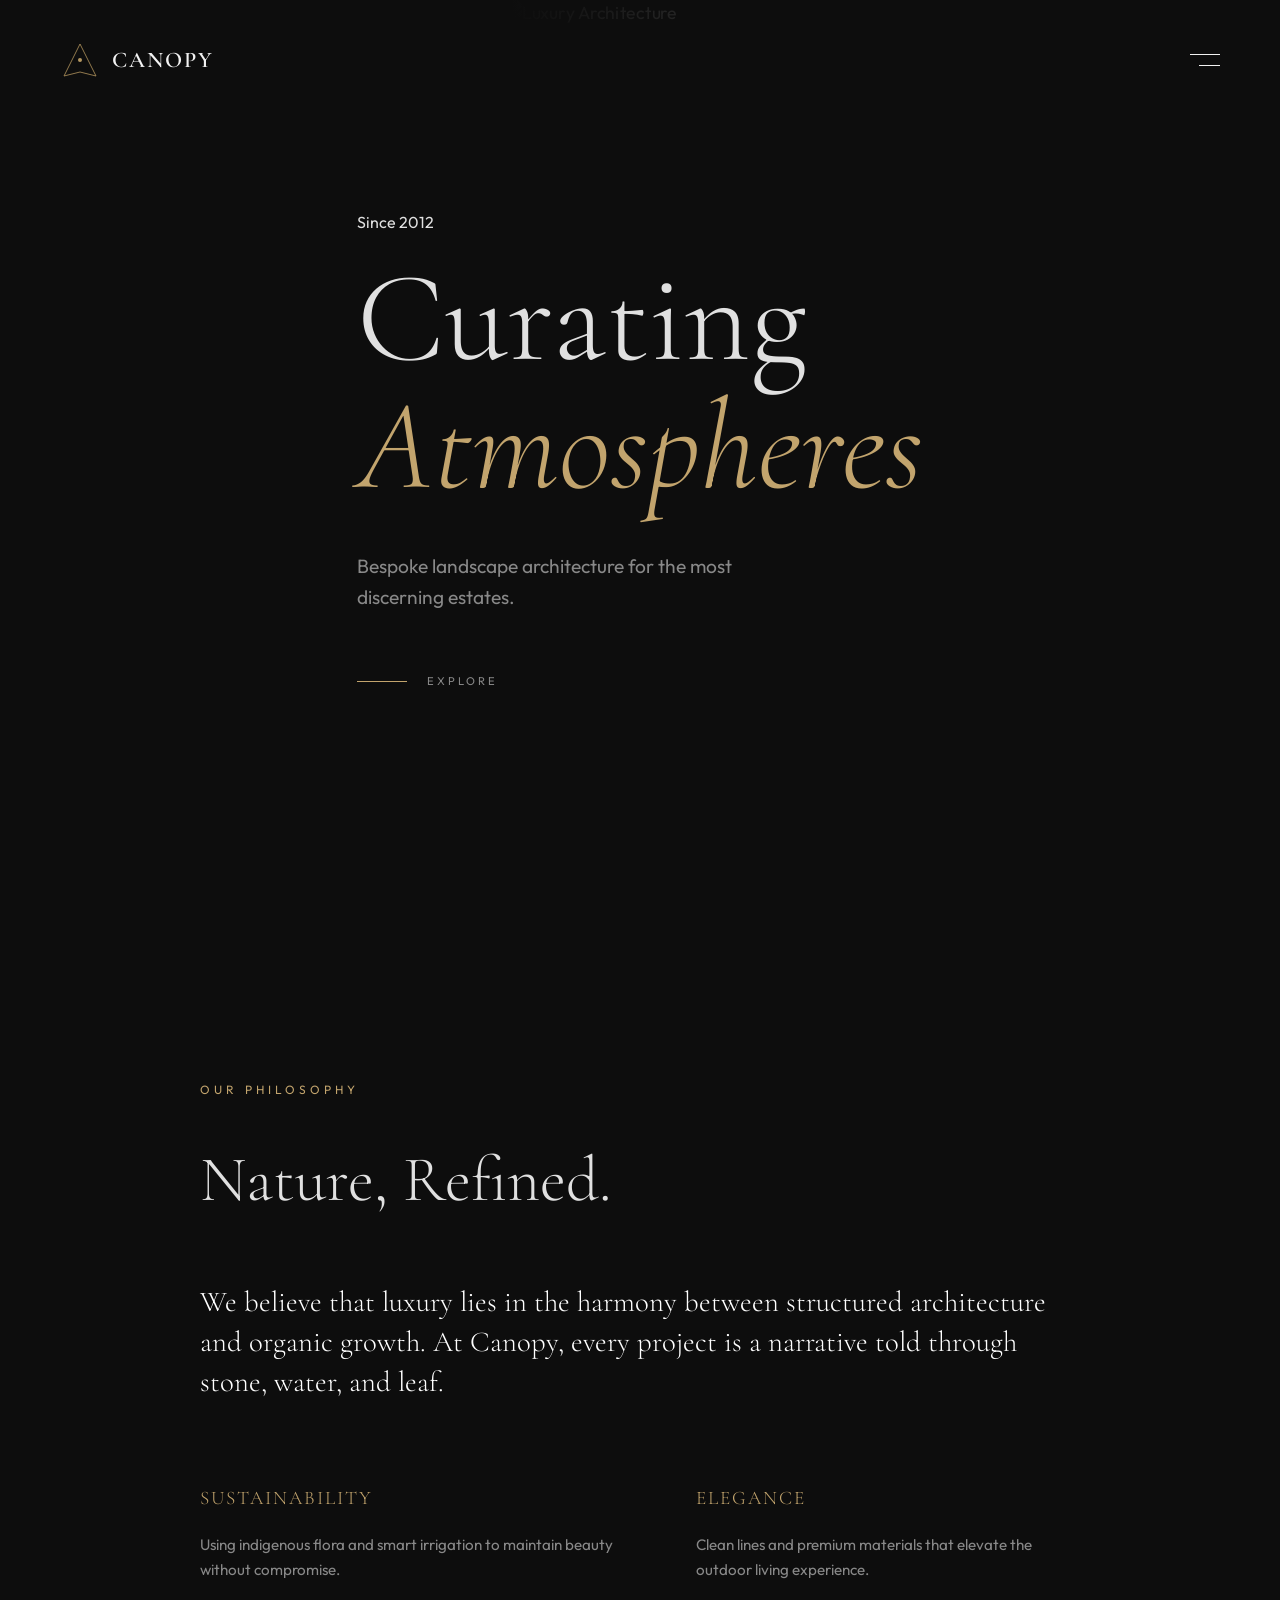
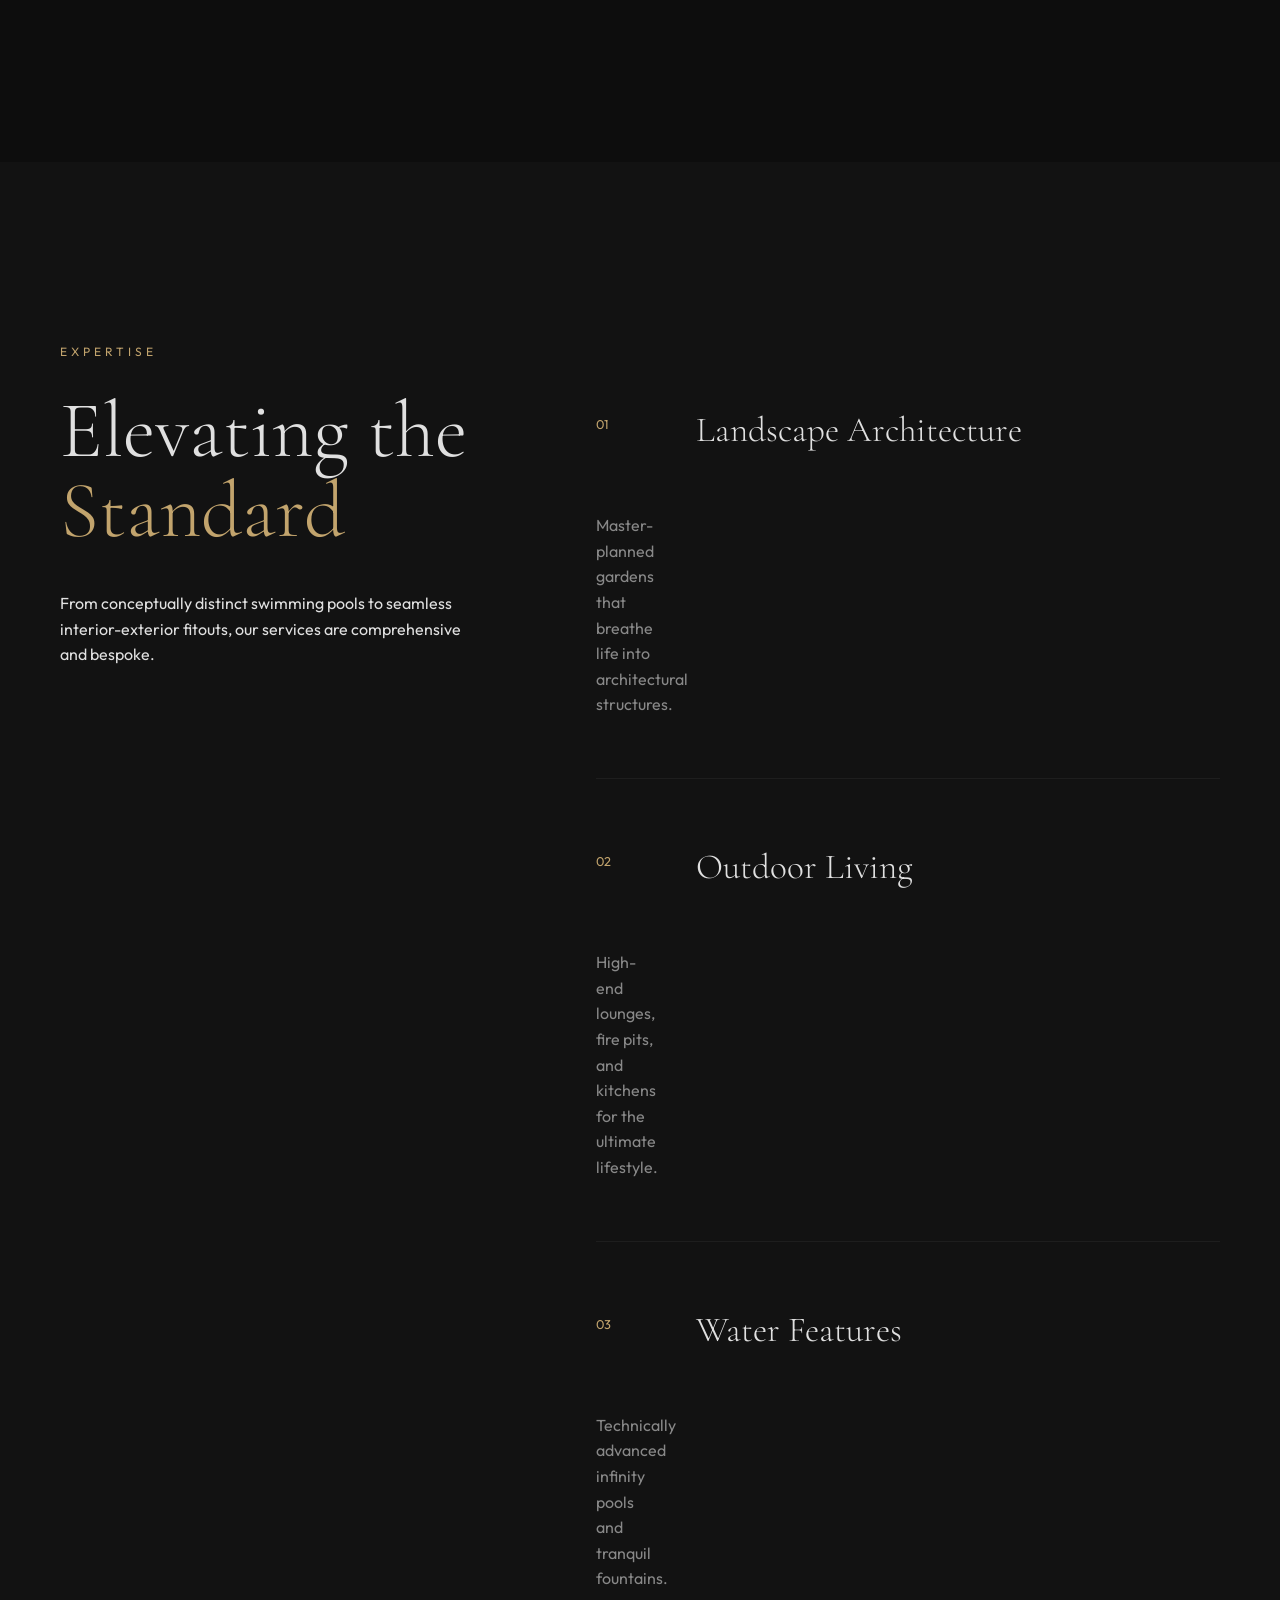
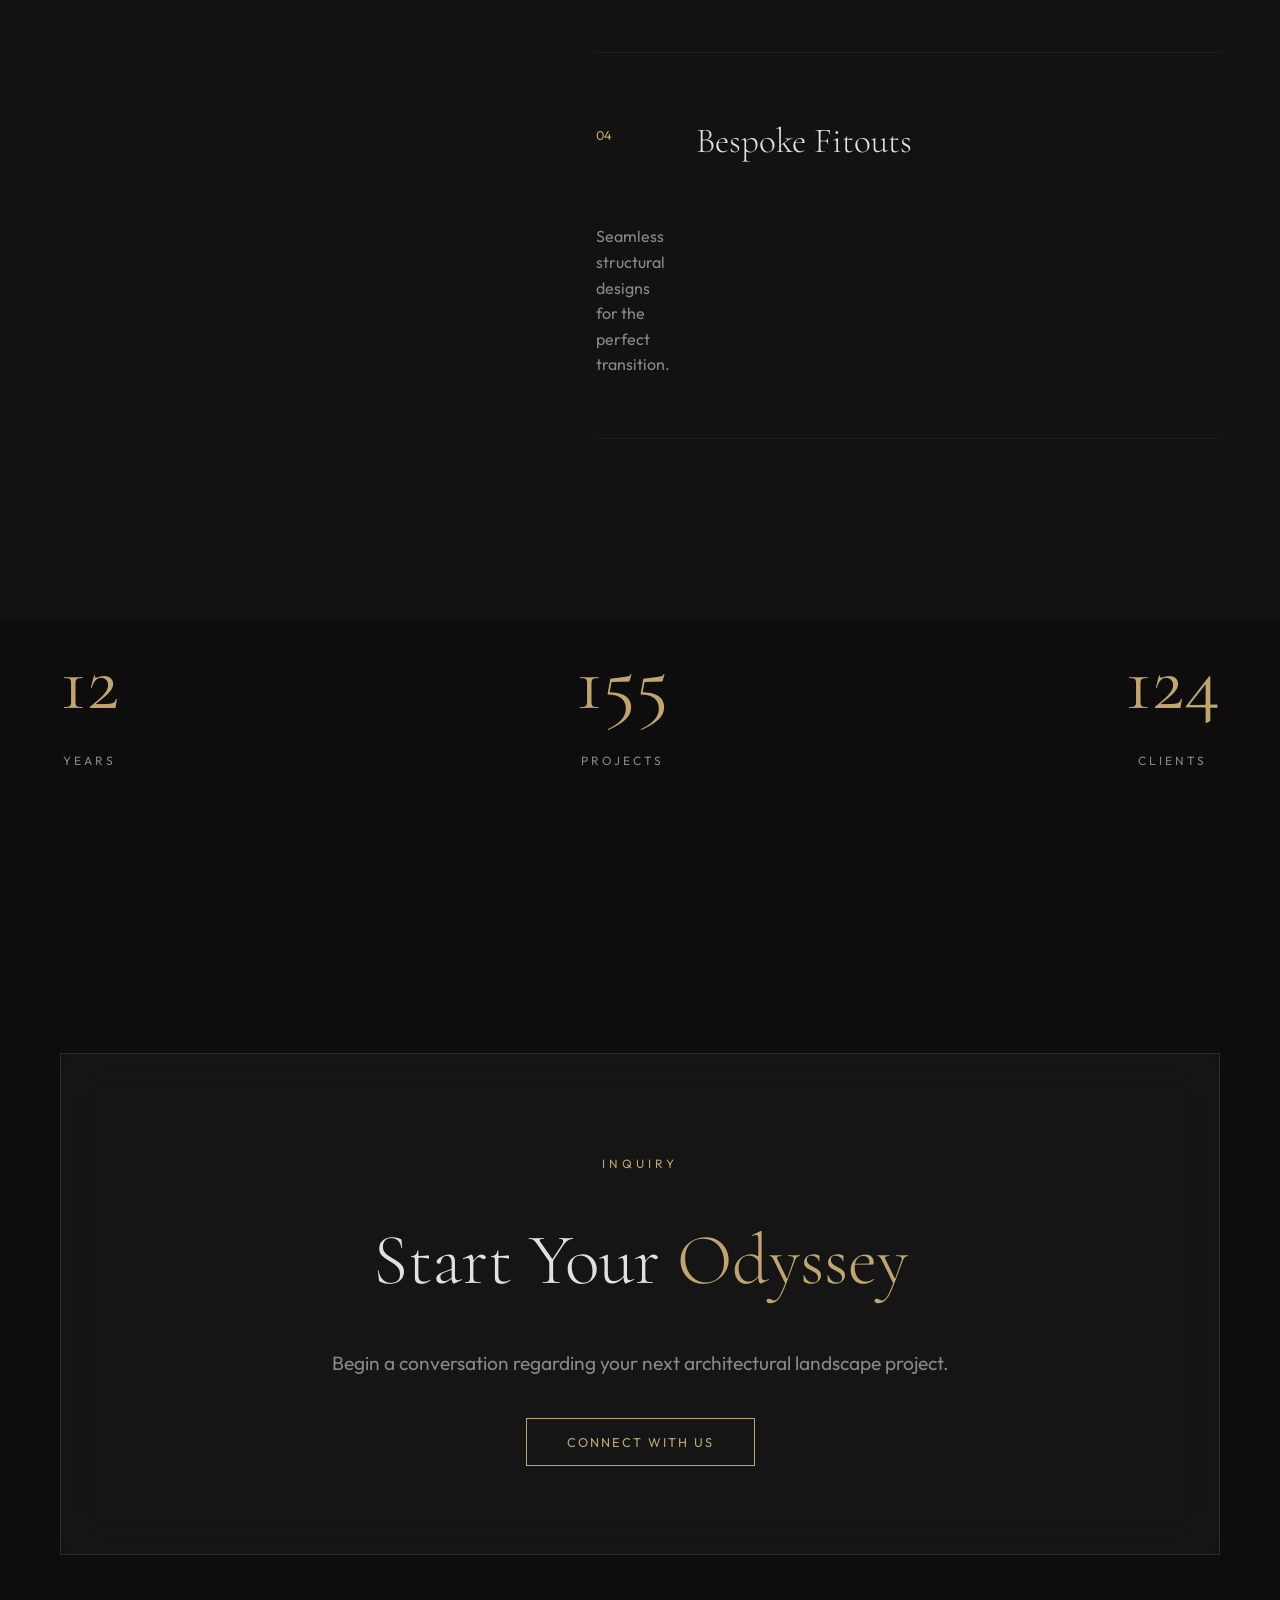
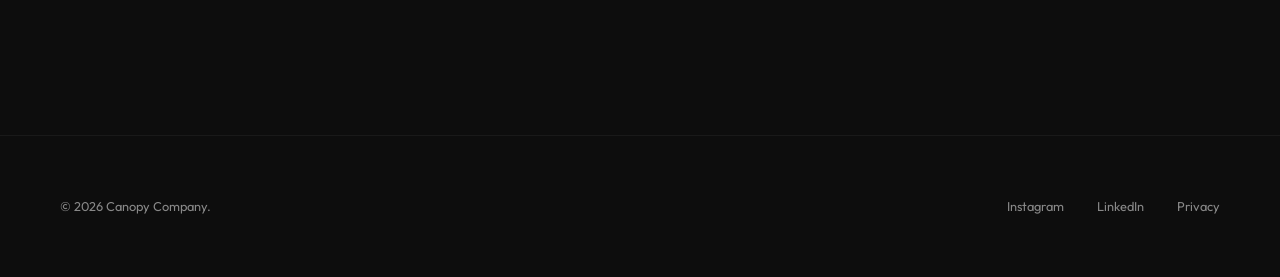
==== index.html @ 9b4e61a9 "Initial commit: Canopy Company Website" ====
<!DOCTYPE html>
<html lang="en">
<head>
    <meta charset="UTF-8">
    <meta name="viewport" content="width=device-width, initial-scale=1.0">
    <title>Canopy Company | Architectural Landscaping & Luxury Design</title>
    <meta name="description" content="Canopy Company: Crafting timeless outdoor experiences. Bespoke landscape architecture and luxury interior-exterior fitouts.">
    
    <!-- Google Fonts -->
    <link rel="preconnect" href="https://fonts.googleapis.com">
    <link rel="preconnect" href="https://fonts.gstatic.com" crossorigin>
    <link href="https://fonts.googleapis.com/css2?family=Cormorant+Garamond:wght@300;400;500;600;700&family=Outfit:wght@200;300;400;500;600&display=swap" rel="stylesheet">
    
    <!-- Icons -->
    <link rel="stylesheet" href="https://cdnjs.cloudflare.com/ajax/libs/font-awesome/6.4.0/css/all.min.css">
    
    <link rel="stylesheet" href="index.css">
</head>
<body class="is-loading">

    <!-- Preloader -->
    <div id="preloader">
        <div class="line"></div>
    </div>

    <!-- Header -->
    <header id="site-header">
        <div class="logo">
            <svg width="40" height="40" viewBox="0 0 100 100" fill="none" xmlns="http://www.w3.org/2000/svg">
                <path d="M50 10L90 90L50 80L10 90L50 10Z" stroke="var(--accent)" stroke-width="2" />
                <circle cx="50" cy="50" r="5" fill="var(--accent)" />
            </svg>
            <span>CANOPY</span>
        </div>
        <div class="menu-trigger" id="menuToggle">
            <div class="burger">
                <span></span>
                <span></span>
            </div>
        </div>
    </header>

    <!-- Main Navigation Overlay -->
    <nav id="menu-overlay">
        <div class="overlay-bg"></div>
        <div class="overlay-content container">
            <div class="nav-section">
                <ul class="nav-list">
                    <li><a href="#hero" data-text="Home">Home</a></li>
                    <li><a href="#about" data-text="About">About</a></li>
                    <li><a href="#services" data-text="Services">Services</a></li>
                    <li><a href="#" class="nav-work-trigger" data-text="Work">Work</a></li>
                    <li><a href="#contact" data-text="Contact">Contact</a></li>
                </ul>
                <div class="overlay-footer">
                    <div class="social-mini">
                        <a href="#">IN</a>
                        <a href="#">LI</a>
                        <a href="#">BE</a>
                    </div>
                    <div class="contact-mini">
                        <p>hello@canopycompany.com</p>
                    </div>
                </div>
            </div>
            <div class="work-showcase">
                <div class="showcase-header">
                    <span class="section-tag">Featured Portfolio</span>
                    <h2 class="showcase-title">Exquisite Gardens</h2>
                </div>
                <div class="showcase-grid" id="showcaseGrid">
                    <!-- Dynamic Gallery Items -->
                    <div class="showcase-item active" data-cat="landscape" style="background-image: url('https://images.unsplash.com/photo-1600607687920-4e2a09cf159d?auto=format&fit=crop&q=80&w=1000');">
                        <div class="info">
                            <h4>Villa Jumeirah</h4>
                            <span>Landscaping</span>
                        </div>
                    </div>
                    <div class="showcase-item" data-cat="pool" style="background-image: url('https://images.unsplash.com/photo-1590490360182-c33d59735288?auto=format&fit=crop&q=80&w=1000');">
                        <div class="info">
                            <h4>Azure Infinity</h4>
                            <span>Pool Design</span>
                        </div>
                    </div>
                    <div class="showcase-item" data-cat="interior" style="background-image: url('https://images.unsplash.com/photo-1600210492486-724fe5c67fb0?auto=format&fit=crop&q=80&w=1000');">
                        <div class="info">
                            <h4>The Atrium</h4>
                            <span>Fitout</span>
                        </div>
                    </div>
                </div>
                <div class="showcase-nav">
                    <button class="active" data-show="0">01</button>
                    <button data-show="1">02</button>
                    <button data-show="2">03</button>
                </div>
            </div>
        </div>
        <div class="close-overlay">
            <i class="fa-solid fa-xmark"></i>
        </div>
    </nav>

    <!-- Main Content wrapper -->
    <main id="main-scroll">
        
        <!-- Hero Section -->
        <section id="hero" class="hero-minimal">
            <div class="hero-visual">
                <div class="hero-img-wrap">
                    <img src="https://images.unsplash.com/photo-1600607687920-4e2a09cf159d?auto=format&fit=crop&q=80&w=2000" alt="Luxury Architecture" class="parallax-img">
                </div>
            </div>
            <div class="hero-text container">
                <span class="reveal-text">Since 2012</span>
                <h1 class="reveal-text">Curating <br> <span class="text-accent italic">Atmospheres</span></h1>
                <p class="reveal-text">Bespoke landscape architecture for the most discerning estates.</p>
                <div class="hero-scroll">
                    <div class="line-grow"></div>
                    <span>Explore</span>
                </div>
            </div>
        </section>

        <!-- Philosophy Section (About) -->
        <section id="about" class="philosophy">
            <div class="container narrow">
                <div class="philosophy-header scroll-reveal">
                    <span class="section-tag">Our Philosophy</span>
                    <h2>Nature, Refined.</h2>
                </div>
                <div class="philosophy-content scroll-reveal delay-1">
                    <p class="large">We believe that luxury lies in the harmony between structured architecture and organic growth. At Canopy, every project is a narrative told through stone, water, and leaf.</p>
                    <div class="philosophy-grid">
                        <div class="phil-item">
                            <h3>Sustainability</h3>
                            <p>Using indigenous flora and smart irrigation to maintain beauty without compromise.</p>
                        </div>
                        <div class="phil-item">
                            <h3>Elegance</h3>
                            <p>Clean lines and premium materials that elevate the outdoor living experience.</p>
                        </div>
                    </div>
                </div>
            </div>
        </section>

        <!-- Expertise Section (Services) -->
        <section id="services" class="expertise">
            <div class="expertise-bg-tint"></div>
            <div class="container row">
                <div class="expertise-sticky scroll-reveal">
                    <span class="section-tag">Expertise</span>
                    <h2>Elevating the <br><span class="text-accent">Standard</span></h2>
                    <p>From conceptually distinct swimming pools to seamless interior-exterior fitouts, our services are comprehensive and bespoke.</p>
                </div>
                <div class="expertise-list">
                    <div class="exp-card scroll-reveal" data-img="landscape">
                        <span class="count">01</span>
                        <h3>Landscape Architecture</h3>
                        <p>Master-planned gardens that breathe life into architectural structures.</p>
                    </div>
                    <div class="exp-card scroll-reveal delay-1" data-img="living">
                        <span class="count">02</span>
                        <h3>Outdoor Living</h3>
                        <p>High-end lounges, fire pits, and kitchens for the ultimate lifestyle.</p>
                    </div>
                    <div class="exp-card scroll-reveal delay-2" data-img="pool">
                        <span class="count">03</span>
                        <h3>Water Features</h3>
                        <p>Technically advanced infinity pools and tranquil fountains.</p>
                    </div>
                    <div class="exp-card scroll-reveal delay-3" data-img="fitout">
                        <span class="count">04</span>
                        <h3>Bespoke Fitouts</h3>
                        <p>Seamless structural designs for the perfect transition.</p>
                    </div>
                </div>
            </div>
        </section>

        <!-- Stats Section -->
        <section id="stats" class="minimal-stats container">
            <div class="stat-box scroll-reveal">
                <span class="stat-val" data-target="12">12</span>
                <span class="stat-txt">Years</span>
            </div>
            <div class="stat-box scroll-reveal delay-1">
                <span class="stat-val" data-target="450">450</span>
                <span class="stat-txt">Projects</span>
            </div>
            <div class="stat-box scroll-reveal delay-2">
                <span class="stat-val" data-target="320">320</span>
                <span class="stat-txt">Clients</span>
            </div>
        </section>

        <!-- Contact CTA -->
        <section id="contact" class="minimal-contact">
            <div class="container center-content">
                <div class="contact-card glass scroll-reveal">
                    <span class="section-tag">Inquiry</span>
                    <h2>Start Your <span class="text-accent">Odyssey</span></h2>
                    <p>Begin a conversation regarding your next architectural landscape project.</p>
                    <a href="mailto:hello@canopycompany.com" class="btn-minimal">Connect with us</a>
                </div>
            </div>
        </section>

        <!-- Footer -->
        <footer id="minimal-footer">
            <div class="container footer-flex">
                <div class="footer-left">
                    <p>&copy; 2026 Canopy Company.</p>
                </div>
                <div class="footer-right">
                    <a href="#">Instagram</a>
                    <a href="#">LinkedIn</a>
                    <a href="#">Privacy</a>
                </div>
            </div>
        </footer>

    </main>

    <script src="main.js"></script>
</body>
</html>
---- index.css ----
/* --- Design System --- */
:root {
    --primary: #0D0D0D;
    --secondary: #121212;
    --accent: #C2A46D;
    --highlight: #1F3D2B;
    --text-main: #E0E0E0;
    --text-muted: #888888;
    --glass: rgba(28, 28, 28, 0.6);
    --glass-border: rgba(194, 164, 109, 0.15);
    --transition: all 0.7s cubic-bezier(0.16, 1, 0.3, 1);
    --transition-fast: all 0.3s cubic-bezier(0.16, 1, 0.3, 1);
}

* {
    margin: 0;
    padding: 0;
    box-sizing: border-box;
}

body {
    background-color: var(--primary);
    color: var(--text-main);
    font-family: 'Outfit', sans-serif;
    line-height: 1.6;
    overflow-x: hidden;
    -webkit-font-smoothing: antialiased;
}

body.is-loading {
    overflow: hidden;
}

h1, h2, h3, h4 {
    font-family: 'Cormorant Garamond', serif;
    font-weight: 300;
}

.container {
    max-width: 1400px;
    margin: 0 auto;
    padding: 0 60px;
}

.container.narrow {
    max-width: 1000px;
}

.text-accent { color: var(--accent); }
.italic { font-style: italic; }

.section-tag {
    color: var(--accent);
    font-size: 0.75rem;
    letter-spacing: 4px;
    text-transform: uppercase;
    display: block;
    margin-bottom: 30px;
}

/* --- Preloader --- */
#preloader {
    position: fixed;
    top: 0;
    left: 0;
    width: 100%;
    height: 100%;
    background: var(--primary);
    z-index: 9999;
    display: flex;
    align-items: center;
    justify-content: center;
    transition: transform 0.8s cubic-bezier(0.85, 0, 0.15, 1);
}

#preloader.loaded {
    transform: translateY(-100%);
}

#preloader .line {
    width: 0%;
    height: 1px;
    background: var(--accent);
    animation: load 2.5s ease-in-out forwards;
}

@keyframes load {
    0% { width: 0; }
    100% { width: 100px; opacity: 0; }
}

/* --- Site Header --- */
#site-header {
    position: fixed;
    top: 0;
    left: 0;
    width: 100%;
    padding: 40px 60px;
    display: flex;
    justify-content: space-between;
    align-items: center;
    z-index: 1500;
    mix-blend-mode: difference;
}

.logo {
    display: flex;
    align-items: center;
    gap: 12px;
    font-family: 'Cormorant Garamond', serif;
    font-weight: 600;
    font-size: 1.4rem;
    letter-spacing: 2px;
    color: #fff;
}

.menu-trigger {
    width: 40px;
    height: 40px;
    cursor: pointer;
    display: flex;
    align-items: center;
    justify-content: flex-end;
}

.burger {
    width: 30px;
    height: 12px;
    position: relative;
    display: flex;
    flex-direction: column;
    justify-content: space-between;
}

.burger span {
    width: 100%;
    height: 1px;
    background: #fff;
    transition: var(--transition-fast);
}

.burger span:nth-child(2) {
    width: 70%;
    align-self: flex-end;
}

.menu-trigger:hover .burger span {
    width: 100%;
    background: var(--accent);
}

/* --- Menu Overlay --- */
#menu-overlay {
    position: fixed;
    top: 0;
    left: 0;
    width: 100%;
    height: 100vh;
    z-index: 2000;
    visibility: hidden;
    pointer-events: none;
    transition: visibility 0.4s;
}

#menu-overlay.active {
    visibility: visible;
    pointer-events: all;
}

.overlay-bg {
    position: absolute;
    top: 0;
    left: 0;
    width: 100%;
    height: 100%;
    background: var(--primary);
    transform: translateY(100%);
    transition: transform 1s cubic-bezier(0.85, 0, 0.15, 1);
}

#menu-overlay.active .overlay-bg {
    transform: translateY(0);
}

.overlay-content {
    position: relative;
    height: 100%;
    display: flex;
    align-items: center;
    gap: 100px;
    opacity: 0;
    transform: translateY(40px);
    transition: all 0.8s cubic-bezier(0.16, 1, 0.3, 1) 0.4s;
}

#menu-overlay.active .overlay-content {
    opacity: 1;
    transform: translateY(0);
}

.nav-section {
    flex: 1;
}

.nav-list {
    list-style: none;
}

.nav-list li {
    margin-bottom: 20px;
    overflow: hidden;
}

.nav-list li a {
    text-decoration: none;
    font-family: 'Cormorant Garamond', serif;
    font-size: clamp(3rem, 6vw, 5rem);
    line-height: 1.1;
    color: var(--text-muted);
    font-weight: 300;
    display: inline-block;
    transition: var(--transition);
    position: relative;
}

.nav-list li a:hover {
    color: var(--accent);
    transform: translateX(20px);
}

.overlay-footer {
    padding-top: 60px;
    display: flex;
    gap: 100px;
    color: var(--text-muted);
    font-size: 0.8rem;
    letter-spacing: 2px;
}

.social-mini a {
    margin-right: 20px;
    color: var(--text-muted);
    text-decoration: none;
    transition: var(--transition-fast);
}

.social-mini a:hover { color: var(--accent); }

/* --- Work Showcase (inside Menu) --- */
.work-showcase {
    flex: 1.2;
    height: 70vh;
    display: flex;
    flex-direction: column;
}

.showcase-grid {
    flex: 1;
    position: relative;
    overflow: hidden;
    margin-top: 40px;
    background: var(--secondary);
}

.showcase-item {
    position: absolute;
    top: 0;
    left: 0;
    width: 100%;
    height: 100%;
    background-size: cover;
    background-position: center;
    opacity: 0;
    transform: scale(1.1);
    transition: all 1.2s cubic-bezier(0.16, 1, 0.3, 1);
}

.showcase-item.active {
    opacity: 0.6;
    transform: scale(1);
}

.showcase-item .info {
    position: absolute;
    bottom: 40px;
    left: 40px;
}

.showcase-item .info h4 {
    font-size: 2rem;
    color: #fff;
}

.showcase-item .info span {
    font-size: 0.8rem;
    text-transform: uppercase;
    letter-spacing: 2px;
    color: var(--accent);
}

.showcase-nav {
    display: flex;
    gap: 30px;
    padding-top: 30px;
}

.showcase-nav button {
    background: none;
    border: none;
    color: var(--text-muted);
    font-family: 'Outfit', sans-serif;
    font-size: 0.7rem;
    cursor: pointer;
    padding-bottom: 5px;
    border-bottom: 1px solid transparent;
    transition: var(--transition-fast);
}

.showcase-nav button.active {
    color: var(--accent);
    border-bottom: 1px solid var(--accent);
}

.close-overlay {
    position: absolute;
    top: 40px;
    right: 60px;
    font-size: 1.5rem;
    cursor: pointer;
    color: #fff;
    transition: var(--transition-fast);
}

.close-overlay:hover { color: var(--accent); }

/* --- Hero Minimalist --- */
.hero-minimal {
    height: 100vh;
    display: flex;
    align-items: center;
    position: relative;
    overflow: hidden;
}

.hero-visual {
    position: absolute;
    top: 0;
    right: 0;
    width: 60%;
    height: 100%;
    z-index: -1;
}

.hero-img-wrap {
    width: 100%;
    height: 100%;
    overflow: hidden;
    position: relative;
}

.hero-img-wrap::after {
    content: '';
    position: absolute;
    top: 0;
    left: 0;
    width: 100%;
    height: 100%;
    background: linear-gradient(to right, var(--primary), transparent 80%);
}

.hero-visual img {
    width: 100%;
    height: 100%;
    object-fit: cover;
    opacity: 0.4;
}

.hero-text h1 {
    font-size: clamp(4rem, 10vw, 9rem);
    line-height: 1;
    margin: 20px 0 40px;
}

.hero-text p {
    font-size: 1.2rem;
    color: var(--text-muted);
    max-width: 450px;
    margin-bottom: 60px;
}

.hero-scroll {
    display: flex;
    align-items: center;
    gap: 20px;
    font-size: 0.7rem;
    letter-spacing: 3px;
    text-transform: uppercase;
    color: var(--text-muted);
}

.line-grow {
    width: 50px;
    height: 1px;
    background: var(--accent);
    transform-origin: left;
    animation: grow 2s infinite;
}

@keyframes grow {
    0% { transform: scaleX(0); opacity: 0; }
    50% { transform: scaleX(1); opacity: 1; }
    100% { transform: scaleX(1); opacity: 0; }
}

/* --- Sections --- */
section {
    padding: 180px 0;
}

.philosophy h2 {
    font-size: 4rem;
    margin-bottom: 50px;
}

p.large {
    font-size: 1.8rem;
    font-family: 'Cormorant Garamond', serif;
    font-weight: 300;
    margin-bottom: 80px;
    line-height: 1.4;
    color: #fff;
}

.philosophy-grid {
    display: flex;
    gap: 80px;
}

.phil-item h3 {
    font-size: 1.2rem;
    color: var(--accent);
    margin-bottom: 20px;
    text-transform: uppercase;
    letter-spacing: 2px;
}

.phil-item p {
    color: var(--text-muted);
    font-size: 0.95rem;
}

/* --- Expertise Section --- */
.expertise {
    background-color: var(--secondary);
    position: relative;
}

.expertise .row {
    display: flex;
    gap: 120px;
}

.expertise-sticky {
    flex: 1;
    position: sticky;
    top: 150px;
    height: max-content;
}

.expertise-sticky h2 {
    font-size: 5rem;
    line-height: 1;
    margin-bottom: 40px;
}

.expertise-list {
    flex: 1.5;
}

.exp-card {
    padding: 60px 0;
    border-bottom: 1px solid rgba(255,255,255,0.05);
    display: grid;
    grid-template-columns: 60px 1fr;
    gap: 40px;
    transition: var(--transition);
}

.exp-card .count {
    color: var(--accent);
    font-family: 'Outfit', sans-serif;
    font-size: 0.8rem;
    margin-top: 12px;
}

.exp-card h3 {
    font-size: 2.2rem;
    margin-bottom: 15px;
}

.exp-card p {
    color: var(--text-muted);
    font-size: 1rem;
    max-width: 400px;
}

.exp-card:hover { border-color: var(--accent); }

/* --- Stats --- */
.minimal-stats {
    display: flex;
    justify-content: space-between;
    padding-bottom: 100px;
}

.stat-box { text-align: center; }
.stat-val {
    display: block;
    font-size: 5rem;
    font-family: 'Cormorant Garamond', serif;
    color: var(--accent);
}
.stat-txt {
    font-size: 0.75rem;
    letter-spacing: 3px;
    text-transform: uppercase;
    color: var(--text-muted);
}

/* --- Contact --- */
.minimal-contact .contact-card {
    padding: 100px 60px;
    background: var(--glass);
    backdrop-filter: blur(20px);
    border: 1px solid var(--glass-border);
    text-align: center;
}

.minimal-contact h2 { font-size: 4.5rem; margin-bottom: 30px; }
.minimal-contact p { color: var(--text-muted); margin-bottom: 50px; font-size: 1.2rem; }

.btn-minimal {
    padding: 15px 40px;
    border: 1px solid var(--accent);
    color: var(--accent);
    text-decoration: none;
    text-transform: uppercase;
    letter-spacing: 2px;
    font-size: 0.8rem;
    transition: var(--transition-fast);
}

.btn-minimal:hover { background: var(--accent); color: var(--primary); }

/* --- Footer --- */
#minimal-footer {
    padding: 60px 0;
    border-top: 1px solid rgba(255,255,255,0.05);
    color: var(--text-muted);
    font-size: 0.8rem;
}

.footer-flex { display: flex; justify-content: space-between; align-items: center; }
.footer-right a { margin-left: 30px; color: var(--text-muted); text-decoration: none; }
.footer-right a:hover { color: var(--accent); }

/* --- Animations --- */
.reveal-text {
    opacity: 0;
    transform: translateY(30px);
    transition: var(--transition);
}

.loaded .reveal-text {
    opacity: 1;
    transform: translateY(0);
}

.hero-text .reveal-text:nth-child(1) { transition-delay: 0.8s; }
.hero-text .reveal-text:nth-child(2) { transition-delay: 1.0s; }
.hero-text .reveal-text:nth-child(3) { transition-delay: 1.2s; }

.scroll-reveal {
    opacity: 0;
    transform: translateY(50px);
    transition: all 1s cubic-bezier(0.16, 1, 0.3, 1);
}

.scroll-reveal.active {
    opacity: 1;
    transform: translateY(0);
}

.delay-1 { transition-delay: 0.2s; }
.delay-2 { transition-delay: 0.4s; }
.delay-3 { transition-delay: 0.6s; }

/* --- Mobile --- */
@media (max-width: 991px) {
    #site-header { padding: 30px; }
    .container { padding: 0 30px; }
    .hero-visual { width: 100%; opacity: 0.3; }
    .hero-text h1 { font-size: 4rem; }
    .overlay-content { flex-direction: column; gap: 40px; padding-top: 100px; justify-content: flex-start; }
    .work-showcase { display: none; }
    .expertise .row { flex-direction: column; gap: 60px; }
    .expertise-sticky { position: relative; top: 0; }
    .expertise-sticky h2 { font-size: 3rem; }
    .philosophy h2, .minimal-contact h2 { font-size: 3rem; }
}
@media (max-width: 768px) {
    .minimal-stats { flex-direction: column; gap: 40px; }
}
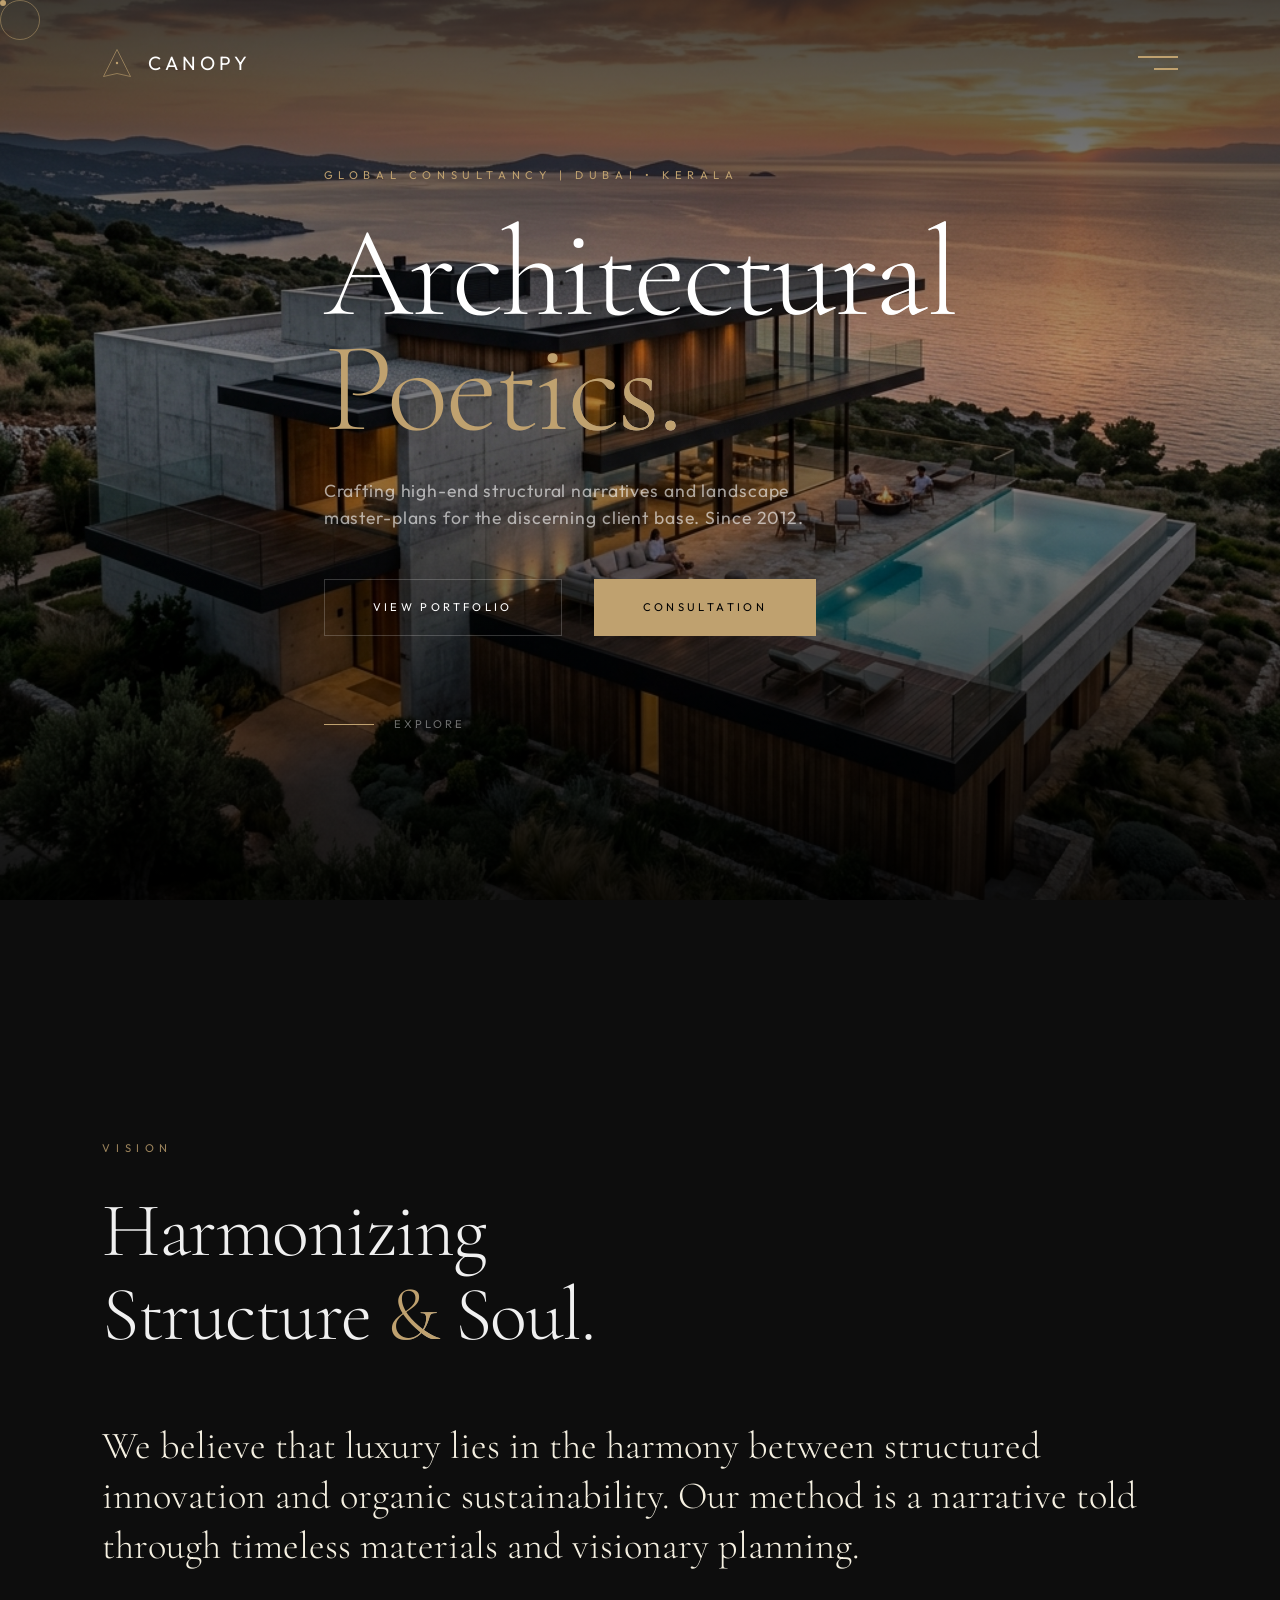
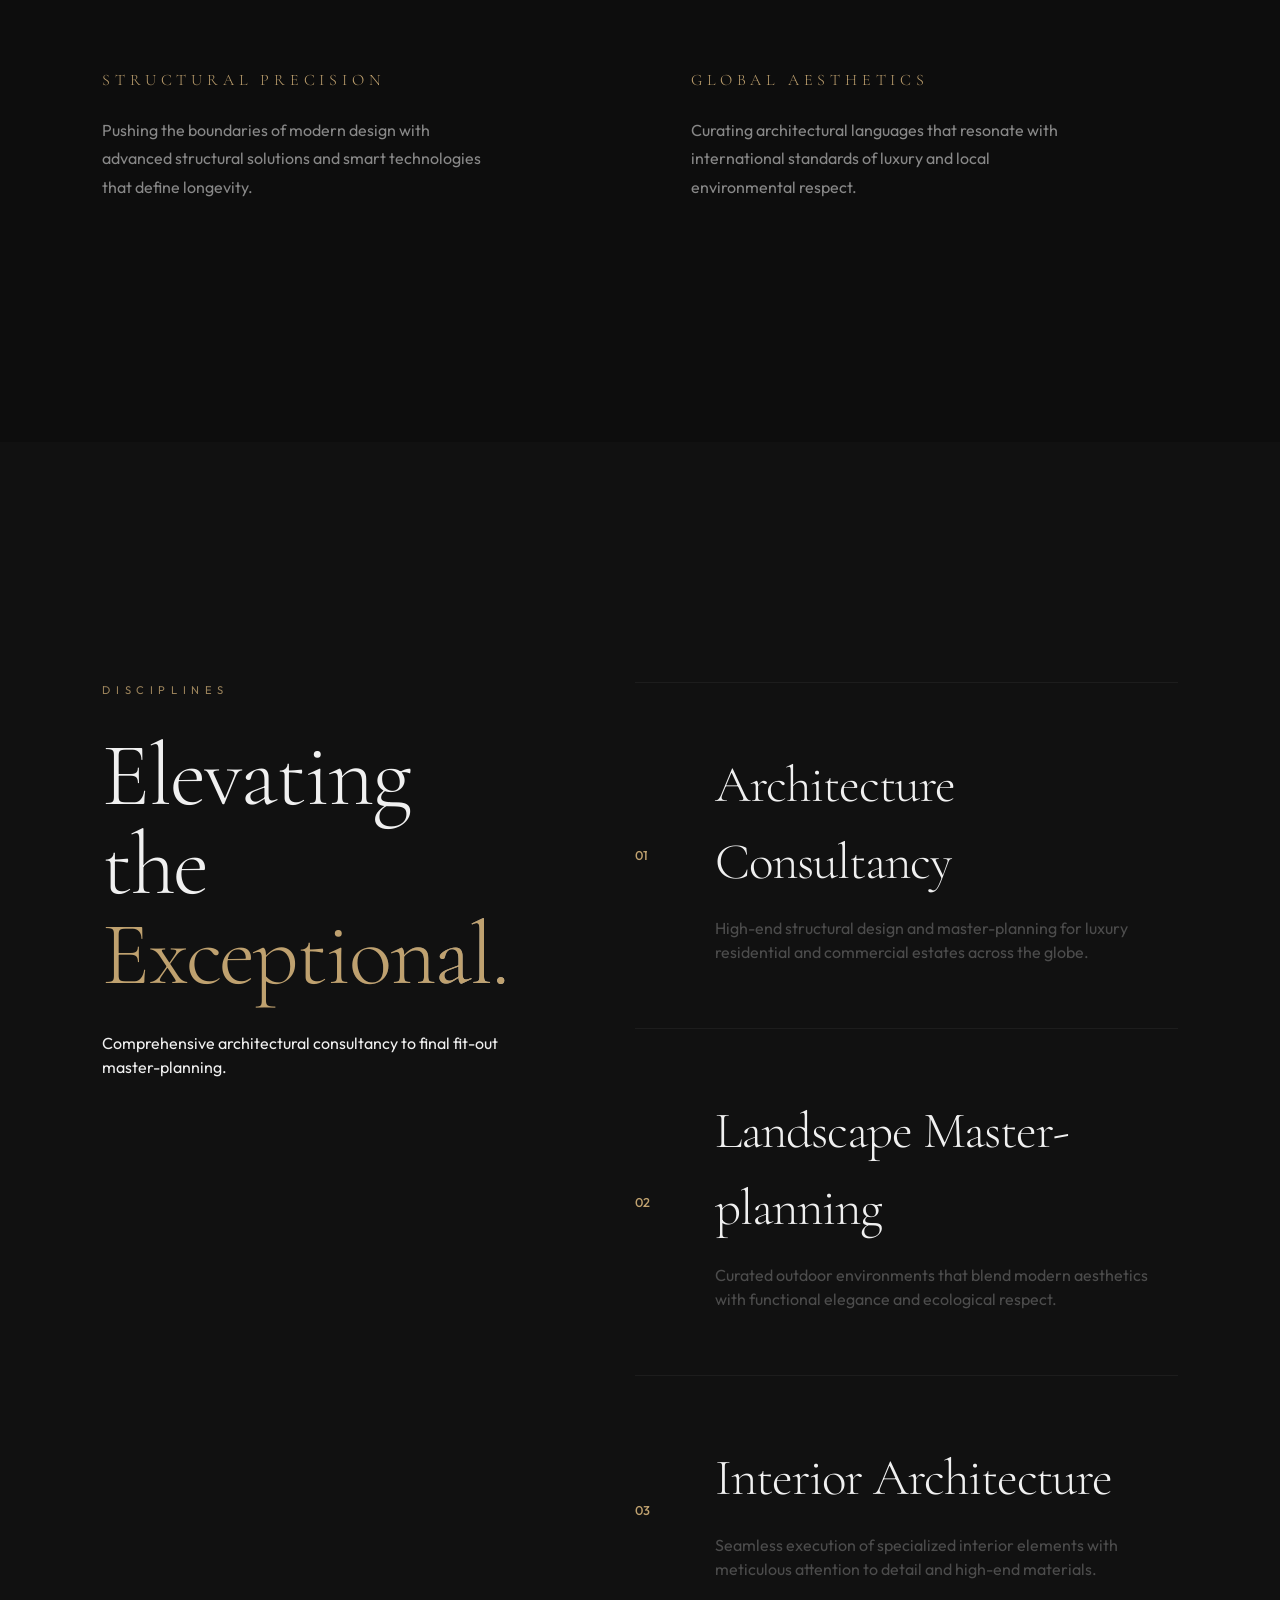
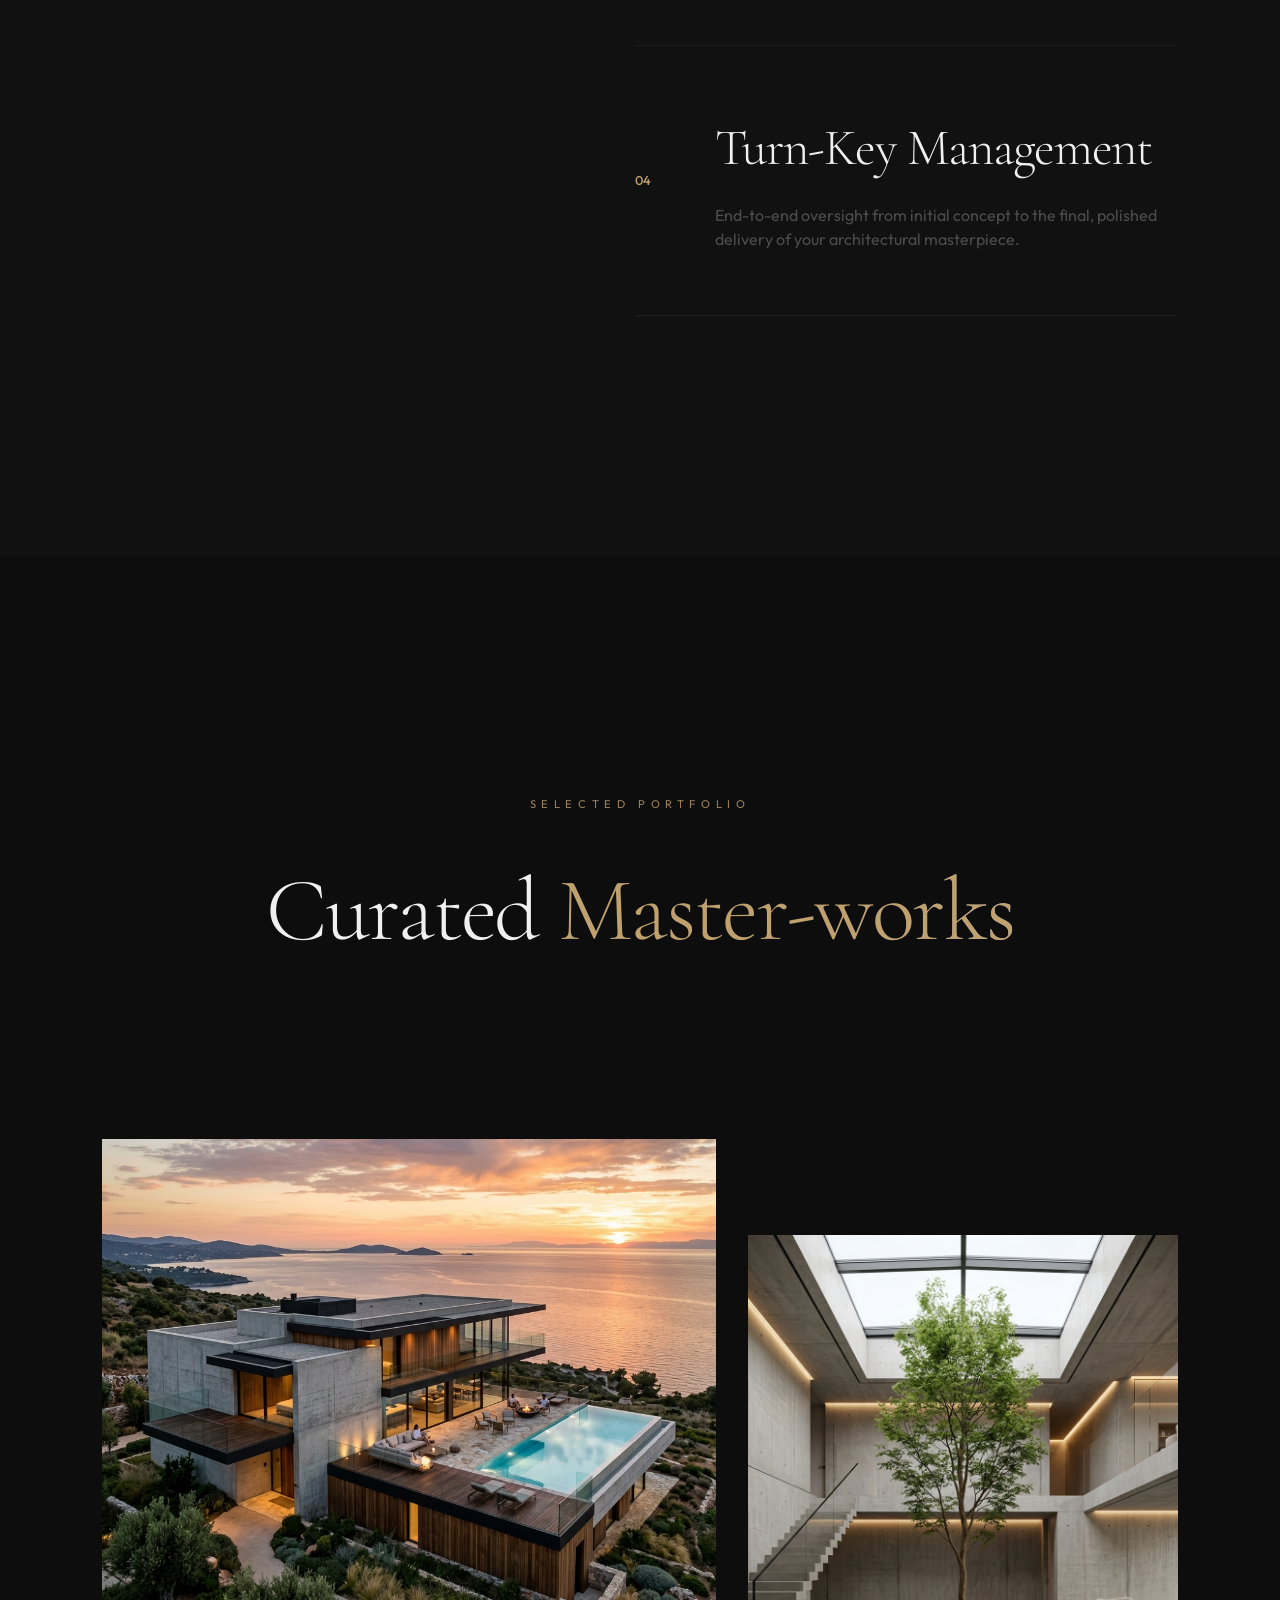
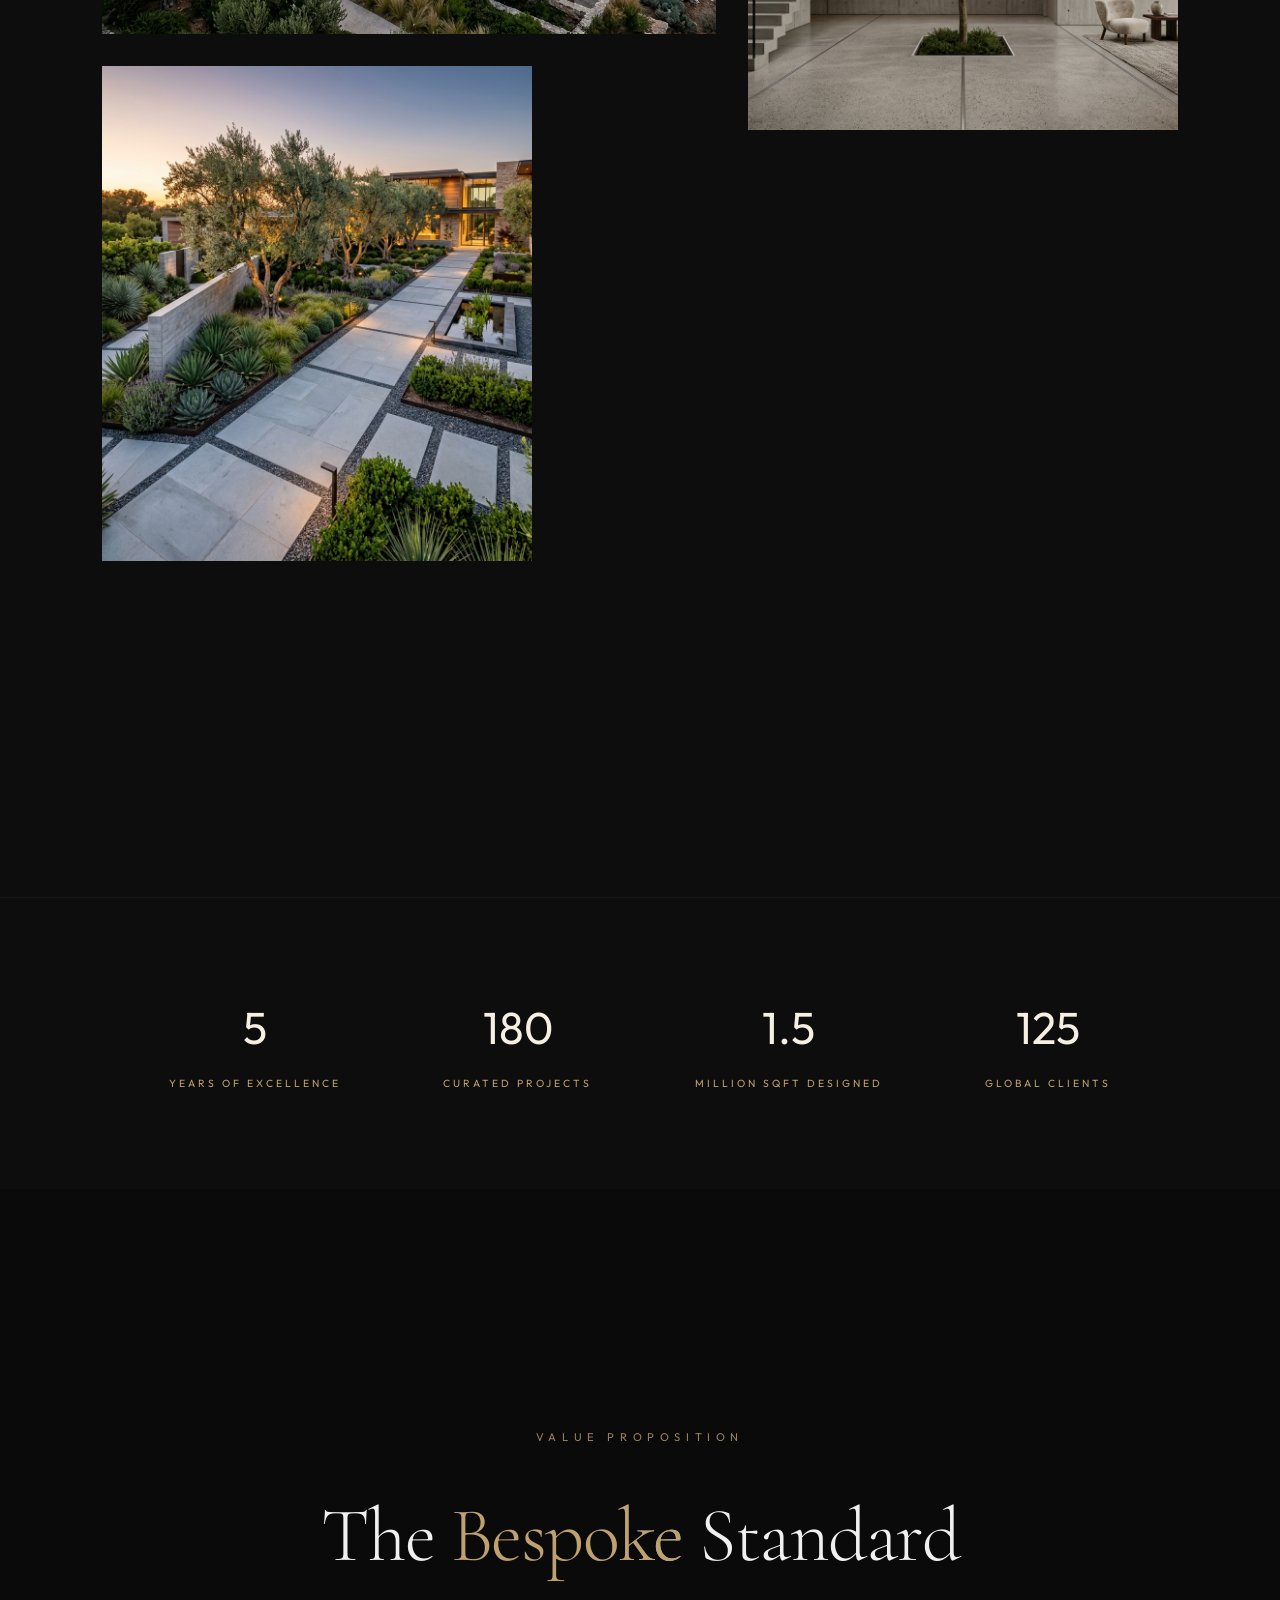
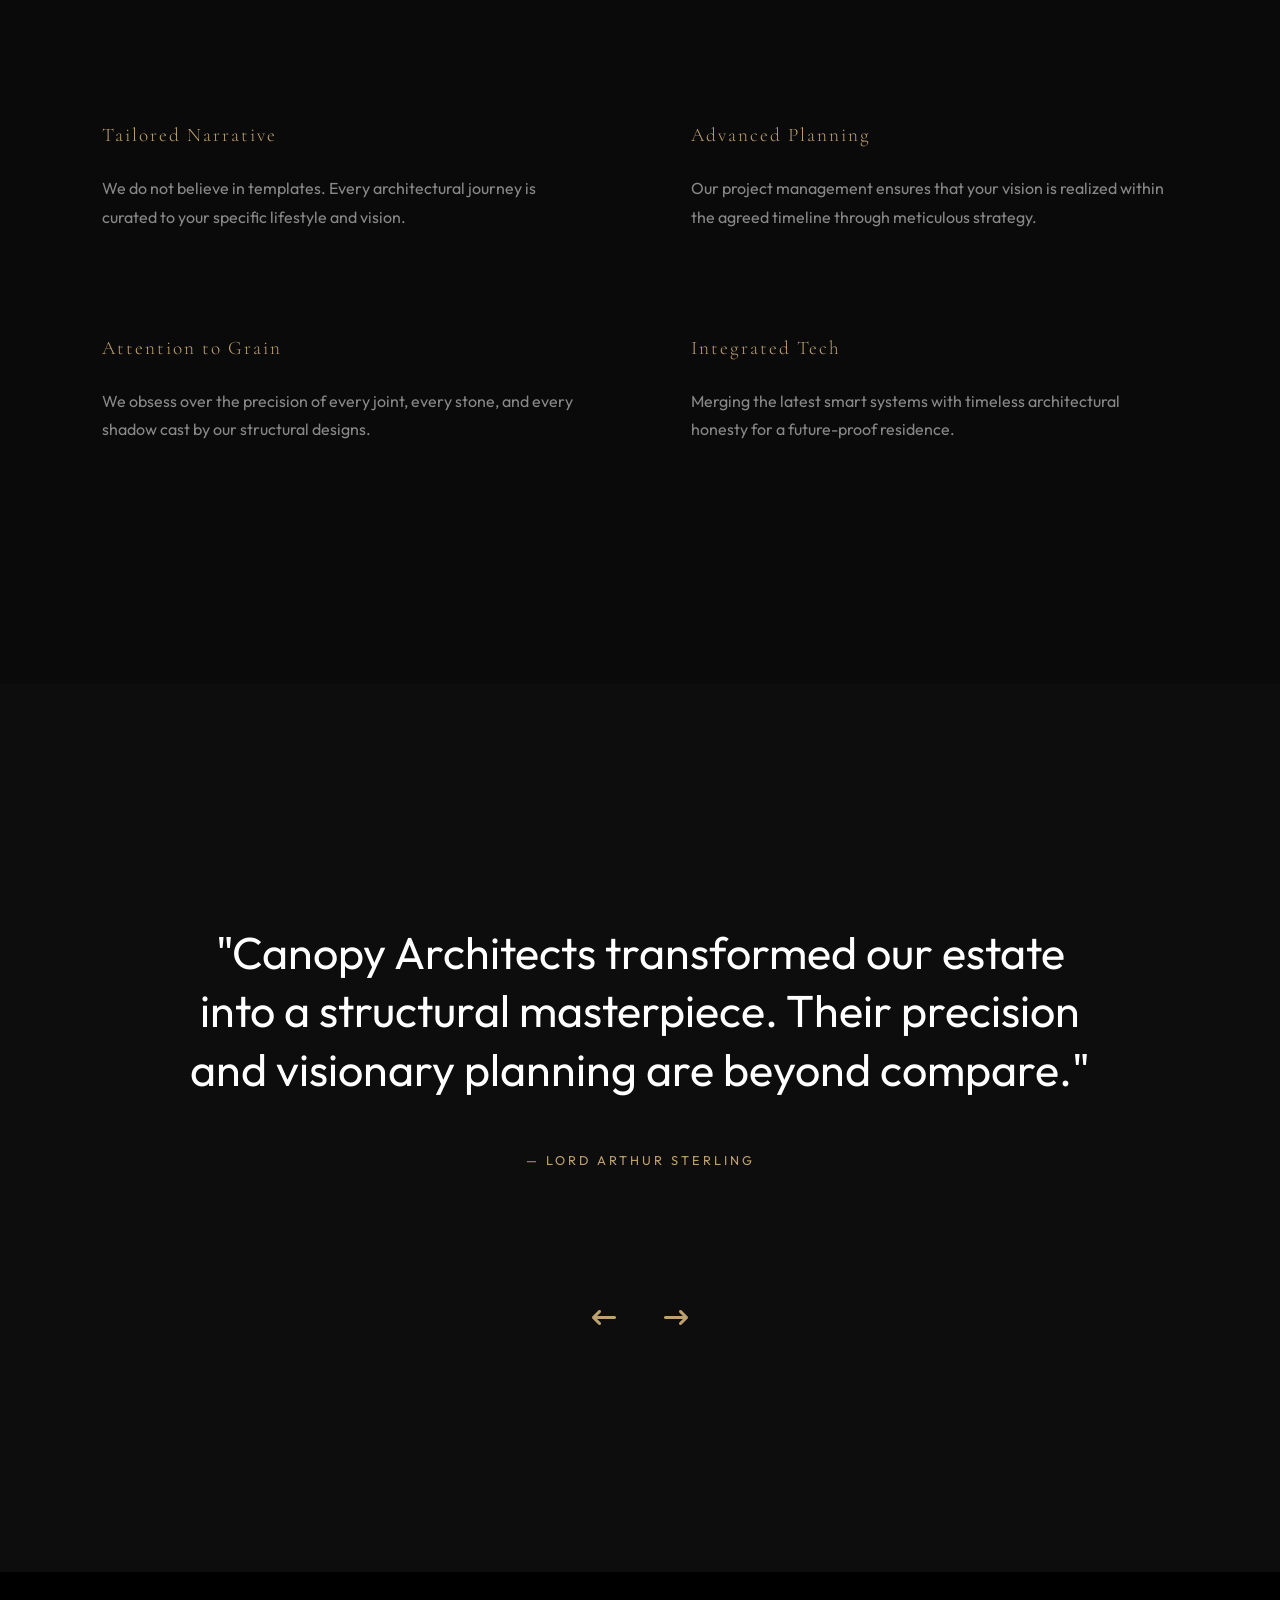
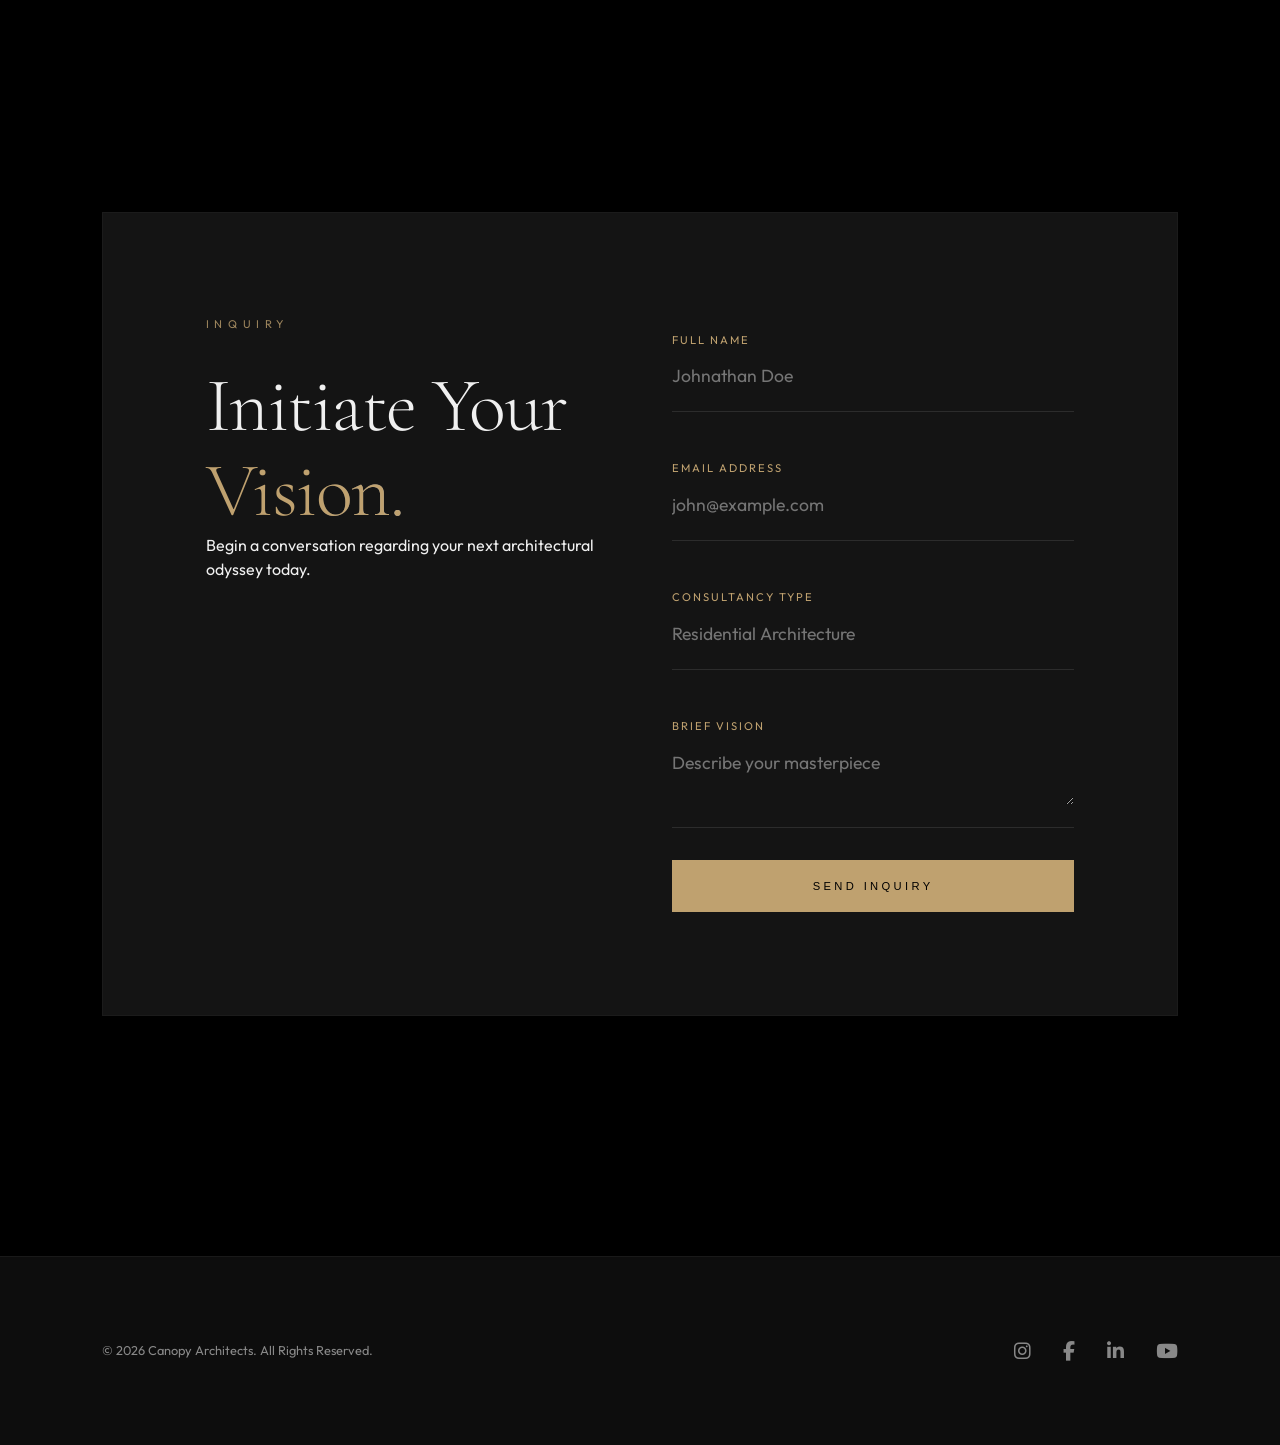
==== commit 10b9abd4: "first commit" ====
--- a/index.html
+++ b/index.html
@@ -3,13 +3,13 @@
 <head>
     <meta charset="UTF-8">
     <meta name="viewport" content="width=device-width, initial-scale=1.0">
-    <title>Canopy Company | Architectural Landscaping & Luxury Design</title>
-    <meta name="description" content="Canopy Company: Crafting timeless outdoor experiences. Bespoke landscape architecture and luxury interior-exterior fitouts.">
+    <title>Canopy Architects | Luxury High-End Architectural Landscapes</title>
+    <meta name="description" content="Canopy Architects: Master-planning, architecture consultancy, and luxury landscape fit-outs. We craft cinematic architectural experiences.">
     
     <!-- Google Fonts -->
     <link rel="preconnect" href="https://fonts.googleapis.com">
     <link rel="preconnect" href="https://fonts.gstatic.com" crossorigin>
-    <link href="https://fonts.googleapis.com/css2?family=Cormorant+Garamond:wght@300;400;500;600;700&family=Outfit:wght@200;300;400;500;600&display=swap" rel="stylesheet">
+    <link href="https://fonts.googleapis.com/css2?family=Cormorant+Garamond:wght@300;400;500;600&family=Outfit:wght@200;300;400;500&display=swap" rel="stylesheet">
     
     <!-- Icons -->
     <link rel="stylesheet" href="https://cdnjs.cloudflare.com/ajax/libs/font-awesome/6.4.0/css/all.min.css">
@@ -18,25 +18,27 @@
 </head>
 <body class="is-loading">
 
+    <!-- Custom Cursor -->
+    <div class="custom-cursor"></div>
+    <div class="custom-cursor-follower"></div>
+
     <!-- Preloader -->
     <div id="preloader">
-        <div class="line"></div>
+        <div class="loader-text">CANOPY ARCHITECTS</div>
     </div>
 
     <!-- Header -->
     <header id="site-header">
         <div class="logo">
-            <svg width="40" height="40" viewBox="0 0 100 100" fill="none" xmlns="http://www.w3.org/2000/svg">
-                <path d="M50 10L90 90L50 80L10 90L50 10Z" stroke="var(--accent)" stroke-width="2" />
-                <circle cx="50" cy="50" r="5" fill="var(--accent)" />
+            <svg width="30" height="30" viewBox="0 0 100 100" fill="none" xmlns="http://www.w3.org/2000/svg">
+                <path d="M50 5L95 95L50 85L5 95L50 5Z" stroke="#BFA16F" stroke-width="2" />
+                <circle cx="50" cy="50" r="4" fill="#BFA16F" />
             </svg>
             <span>CANOPY</span>
         </div>
         <div class="menu-trigger" id="menuToggle">
-            <div class="burger">
-                <span></span>
-                <span></span>
-            </div>
+            <span></span>
+            <span></span>
         </div>
     </header>
 
@@ -49,50 +51,17 @@
                     <li><a href="#hero" data-text="Home">Home</a></li>
                     <li><a href="#about" data-text="About">About</a></li>
                     <li><a href="#services" data-text="Services">Services</a></li>
-                    <li><a href="#" class="nav-work-trigger" data-text="Work">Work</a></li>
+                    <li><a href="#why" data-text="Process">Process</a></li>
+                    <li><a href="#work" data-text="Portfolio">Portfolio</a></li>
                     <li><a href="#contact" data-text="Contact">Contact</a></li>
                 </ul>
                 <div class="overlay-footer">
                     <div class="social-mini">
-                        <a href="#">IN</a>
-                        <a href="#">LI</a>
-                        <a href="#">BE</a>
-                    </div>
-                    <div class="contact-mini">
-                        <p>hello@canopycompany.com</p>
-                    </div>
-                </div>
-            </div>
-            <div class="work-showcase">
-                <div class="showcase-header">
-                    <span class="section-tag">Featured Portfolio</span>
-                    <h2 class="showcase-title">Exquisite Gardens</h2>
-                </div>
-                <div class="showcase-grid" id="showcaseGrid">
-                    <!-- Dynamic Gallery Items -->
-                    <div class="showcase-item active" data-cat="landscape" style="background-image: url('https://images.unsplash.com/photo-1600607687920-4e2a09cf159d?auto=format&fit=crop&q=80&w=1000');">
-                        <div class="info">
-                            <h4>Villa Jumeirah</h4>
-                            <span>Landscaping</span>
-                        </div>
-                    </div>
-                    <div class="showcase-item" data-cat="pool" style="background-image: url('https://images.unsplash.com/photo-1590490360182-c33d59735288?auto=format&fit=crop&q=80&w=1000');">
-                        <div class="info">
-                            <h4>Azure Infinity</h4>
-                            <span>Pool Design</span>
-                        </div>
-                    </div>
-                    <div class="showcase-item" data-cat="interior" style="background-image: url('https://images.unsplash.com/photo-1600210492486-724fe5c67fb0?auto=format&fit=crop&q=80&w=1000');">
-                        <div class="info">
-                            <h4>The Atrium</h4>
-                            <span>Fitout</span>
-                        </div>
-                    </div>
-                </div>
-                <div class="showcase-nav">
-                    <button class="active" data-show="0">01</button>
-                    <button data-show="1">02</button>
-                    <button data-show="2">03</button>
+                        <a href="#"><i class="fa-brands fa-instagram"></i></a>
+                        <a href="#"><i class="fa-brands fa-facebook-f"></i></a>
+                        <a href="#"><i class="fa-brands fa-linkedin-in"></i></a>
+                        <a href="#"><i class="fa-brands fa-youtube"></i></a>
+                    </div>
                 </div>
             </div>
         </div>
@@ -108,14 +77,18 @@
         <section id="hero" class="hero-minimal">
             <div class="hero-visual">
                 <div class="hero-img-wrap">
-                    <img src="https://images.unsplash.com/photo-1600607687920-4e2a09cf159d?auto=format&fit=crop&q=80&w=2000" alt="Luxury Architecture" class="parallax-img">
+                    <img src="hero-premium.png" alt="Luxury Architecture" class="parallax-img">
                 </div>
             </div>
             <div class="hero-text container">
-                <span class="reveal-text">Since 2012</span>
-                <h1 class="reveal-text">Curating <br> <span class="text-accent italic">Atmospheres</span></h1>
-                <p class="reveal-text">Bespoke landscape architecture for the most discerning estates.</p>
-                <div class="hero-scroll">
+                <span class="section-tag scroll-reveal">Global Consultancy | Dubai • Kerala</span>
+                <h1 class="scroll-reveal delay-1 glaze-text">Architectural <br> <span class="italic text-accent">Poetics.</span></h1>
+                <p class="scroll-reveal delay-2">Crafting high-end structural narratives and landscape master-plans for the discerning client base. Since 2012.</p>
+                <div class="hero-actions scroll-reveal delay-3">
+                    <a href="#work" class="btn-minimal">View Portfolio</a>
+                    <a href="consultation.html" class="btn-minimal fill">Consultation</a>
+                </div>
+                <div class="hero-scroll scroll-reveal delay-3">
                     <div class="line-grow"></div>
                     <span>Explore</span>
                 </div>
@@ -124,85 +97,200 @@
 
         <!-- Philosophy Section (About) -->
         <section id="about" class="philosophy">
-            <div class="container narrow">
+            <div class="container alternate-layout">
                 <div class="philosophy-header scroll-reveal">
-                    <span class="section-tag">Our Philosophy</span>
-                    <h2>Nature, Refined.</h2>
+                    <span class="section-tag">Vision</span>
+                    <h2>Harmonizing <br>Structure <span class="italic text-accent">&</span> Soul.</h2>
                 </div>
                 <div class="philosophy-content scroll-reveal delay-1">
-                    <p class="large">We believe that luxury lies in the harmony between structured architecture and organic growth. At Canopy, every project is a narrative told through stone, water, and leaf.</p>
+                    <p class="large">We believe that luxury lies in the harmony between structured innovation and organic sustainability. Our method is a narrative told through timeless materials and visionary planning.</p>
                     <div class="philosophy-grid">
                         <div class="phil-item">
-                            <h3>Sustainability</h3>
-                            <p>Using indigenous flora and smart irrigation to maintain beauty without compromise.</p>
+                            <h3>Structural Precision</h3>
+                            <p>Pushing the boundaries of modern design with advanced structural solutions and smart technologies that define longevity.</p>
                         </div>
                         <div class="phil-item">
-                            <h3>Elegance</h3>
-                            <p>Clean lines and premium materials that elevate the outdoor living experience.</p>
-                        </div>
-                    </div>
-                </div>
-            </div>
-        </section>
-
-        <!-- Expertise Section (Services) -->
+                            <h3>Global Aesthetics</h3>
+                            <p>Curating architectural languages that resonate with international standards of luxury and local environmental respect.</p>
+                        </div>
+                    </div>
+                </div>
+            </div>
+        </section>
+
+        <!-- Expertise Section -->
         <section id="services" class="expertise">
-            <div class="expertise-bg-tint"></div>
             <div class="container row">
                 <div class="expertise-sticky scroll-reveal">
-                    <span class="section-tag">Expertise</span>
-                    <h2>Elevating the <br><span class="text-accent">Standard</span></h2>
-                    <p>From conceptually distinct swimming pools to seamless interior-exterior fitouts, our services are comprehensive and bespoke.</p>
+                    <span class="section-tag">Disciplines</span>
+                    <h2>Elevating the <br><span class="text-accent italic">Exceptional.</span></h2>
+                    <p>Comprehensive architectural consultancy to final fit-out master-planning.</p>
                 </div>
                 <div class="expertise-list">
-                    <div class="exp-card scroll-reveal" data-img="landscape">
+                    <div class="exp-card scroll-reveal">
                         <span class="count">01</span>
-                        <h3>Landscape Architecture</h3>
-                        <p>Master-planned gardens that breathe life into architectural structures.</p>
-                    </div>
-                    <div class="exp-card scroll-reveal delay-1" data-img="living">
+                        <div class="exp-content">
+                            <h3>Architecture Consultancy</h3>
+                            <p>High-end structural design and master-planning for luxury residential and commercial estates across the globe.</p>
+                        </div>
+                    </div>
+                    <div class="exp-card scroll-reveal">
                         <span class="count">02</span>
-                        <h3>Outdoor Living</h3>
-                        <p>High-end lounges, fire pits, and kitchens for the ultimate lifestyle.</p>
-                    </div>
-                    <div class="exp-card scroll-reveal delay-2" data-img="pool">
+                        <div class="exp-content">
+                            <h3>Landscape Master-planning</h3>
+                            <p>Curated outdoor environments that blend modern aesthetics with functional elegance and ecological respect.</p>
+                        </div>
+                    </div>
+                    <div class="exp-card scroll-reveal">
                         <span class="count">03</span>
-                        <h3>Water Features</h3>
-                        <p>Technically advanced infinity pools and tranquil fountains.</p>
-                    </div>
-                    <div class="exp-card scroll-reveal delay-3" data-img="fitout">
+                        <div class="exp-content">
+                            <h3>Interior Architecture</h3>
+                            <p>Seamless execution of specialized interior elements with meticulous attention to detail and high-end materials.</p>
+                        </div>
+                    </div>
+                    <div class="exp-card scroll-reveal">
                         <span class="count">04</span>
-                        <h3>Bespoke Fitouts</h3>
-                        <p>Seamless structural designs for the perfect transition.</p>
+                        <div class="exp-content">
+                            <h3>Turn-Key Management</h3>
+                            <p>End-to-end oversight from initial concept to the final, polished delivery of your architectural masterpiece.</p>
+                        </div>
+                    </div>
+                </div>
+            </div>
+        </section>
+
+        <!-- Portfolio Section -->
+        <section id="work" class="portfolio">
+            <div class="container">
+                <div class="portfolio-header scroll-reveal">
+                    <span class="section-tag">Selected Portfolio</span>
+                    <h2>Curated <span class="italic text-accent">Master-works</span></h2>
+                </div>
+                <div class="portfolio-grid">
+                    <div class="project-card scroll-reveal" style="background-image: url('hero-premium.png');">
+                        <div class="project-overlay">
+                            <span>Residential</span>
+                            <h3>The Modernist Villa</h3>
+                        </div>
+                    </div>
+                    <div class="project-card scroll-reveal" style="background-image: url('atrium-premium.png');">
+                        <div class="project-overlay">
+                            <span>Hospitality</span>
+                            <h3>The Grand Atrium</h3>
+                        </div>
+                    </div>
+                    <div class="project-card scroll-reveal" style="background-image: url('garden-premium.png');">
+                        <div class="project-overlay">
+                            <span>Landscaping</span>
+                            <h3>Olive Grove Sanctuary</h3>
+                        </div>
+                    </div>
+                    <div class="project-card scroll-reveal" style="background-image: url('https://images.unsplash.com/photo-1600607687920-4e2a09cf159d?auto=format&fit=crop&q=80&w=1000');">
+                        <div class="project-overlay">
+                            <span>Detail</span>
+                            <h3>Minimalist Structure</h3>
+                        </div>
                     </div>
                 </div>
             </div>
         </section>
 
         <!-- Stats Section -->
-        <section id="stats" class="minimal-stats container">
-            <div class="stat-box scroll-reveal">
-                <span class="stat-val" data-target="12">12</span>
-                <span class="stat-txt">Years</span>
-            </div>
-            <div class="stat-box scroll-reveal delay-1">
-                <span class="stat-val" data-target="450">450</span>
-                <span class="stat-txt">Projects</span>
-            </div>
-            <div class="stat-box scroll-reveal delay-2">
-                <span class="stat-val" data-target="320">320</span>
-                <span class="stat-txt">Clients</span>
-            </div>
-        </section>
-
-        <!-- Contact CTA -->
+        <section id="stats" class="minimal-stats container scroll-reveal">
+            <div class="stat-box">
+                <span class="stat-val" data-target="15">0</span>
+                <span class="stat-txt">Years of Excellence</span>
+            </div>
+            <div class="stat-box">
+                <span class="stat-val" data-target="500">0</span>
+                <span class="stat-txt">Curated Projects</span>
+            </div>
+            <div class="stat-box">
+                <span class="stat-val" data-target="4.2">0</span>
+                <span class="stat-txt">Million Sqft Designed</span>
+            </div>
+            <div class="stat-box">
+                <span class="stat-val" data-target="350">0</span>
+                <span class="stat-txt">Global Clients</span>
+            </div>
+        </section>
+
+        <!-- Why Choose Us -->
+        <section id="why" class="why-us">
+            <div class="container narrow">
+                <div class="why-header scroll-reveal">
+                    <span class="section-tag">Value Proposition</span>
+                    <h2>The <span class="text-accent italic">Bespoke</span> Standard</h2>
+                </div>
+                <div class="why-grid">
+                    <div class="why-item scroll-reveal">
+                        <h3>Tailored Narrative</h3>
+                        <p>We do not believe in templates. Every architectural journey is curated to your specific lifestyle and vision.</p>
+                    </div>
+                    <div class="why-item scroll-reveal delay-1">
+                        <h3>Advanced Planning</h3>
+                        <p>Our project management ensures that your vision is realized within the agreed timeline through meticulous strategy.</p>
+                    </div>
+                    <div class="why-item scroll-reveal delay-2">
+                        <h3>Attention to Grain</h3>
+                        <p>We obsess over the precision of every joint, every stone, and every shadow cast by our structural designs.</p>
+                    </div>
+                    <div class="why-item scroll-reveal delay-3">
+                        <h3>Integrated Tech</h3>
+                        <p>Merging the latest smart systems with timeless architectural honesty for a future-proof residence.</p>
+                    </div>
+                </div>
+            </div>
+        </section>
+
+        <!-- Testimonials -->
+        <section id="testimonials" class="testimonials">
+            <div class="container container-narrow">
+                <div class="testi-slider scroll-reveal">
+                    <div class="testi-item active">
+                        <p class="large">"Canopy Architects transformed our estate into a structural masterpiece. Their precision and visionary planning are beyond compare."</p>
+                        <span class="client-name">— Lord Arthur Sterling</span>
+                    </div>
+                    <div class="testi-item">
+                        <p class="large">"A truly bespoke experience. From the initial architecture consultancy to the final fit-out, the process was seamless and visionary."</p>
+                        <span class="client-name">— Elena Rossi, Rossi Developments</span>
+                    </div>
+                </div>
+                <div class="testi-nav">
+                    <button class="testi-prev"><i class="fa-solid fa-arrow-left-long"></i></button>
+                    <button class="testi-next"><i class="fa-solid fa-arrow-right-long"></i></button>
+                </div>
+            </div>
+        </section>
+
+        <!-- Contact Section -->
         <section id="contact" class="minimal-contact">
-            <div class="container center-content">
-                <div class="contact-card glass scroll-reveal">
-                    <span class="section-tag">Inquiry</span>
-                    <h2>Start Your <span class="text-accent">Odyssey</span></h2>
-                    <p>Begin a conversation regarding your next architectural landscape project.</p>
-                    <a href="mailto:hello@canopycompany.com" class="btn-minimal">Connect with us</a>
+            <div class="container">
+                <div class="contact-card scroll-reveal">
+                    <div class="contact-info">
+                        <span class="section-tag">Inquiry</span>
+                        <h2>Initiate Your <br><span class="italic text-accent">Vision.</span></h2>
+                        <p>Begin a conversation regarding your next architectural odyssey today.</p>
+                    </div>
+                    <form class="contact-form">
+                        <div class="form-group">
+                            <label>Full Name</label>
+                            <input type="text" placeholder="Johnathan Doe">
+                        </div>
+                        <div class="form-group">
+                            <label>Email Address</label>
+                            <input type="email" placeholder="john@example.com">
+                        </div>
+                        <div class="form-group">
+                            <label>Consultancy Type</label>
+                            <input type="text" placeholder="Residential Architecture">
+                        </div>
+                        <div class="form-group">
+                            <label>Brief Vision</label>
+                            <textarea placeholder="Describe your masterpiece"></textarea>
+                        </div>
+                        <button type="submit" class="btn-minimal fill">Send Inquiry</button>
+                    </form>
                 </div>
             </div>
         </section>
@@ -211,12 +299,13 @@
         <footer id="minimal-footer">
             <div class="container footer-flex">
                 <div class="footer-left">
-                    <p>&copy; 2026 Canopy Company.</p>
+                    <p>&copy; 2026 Canopy Architects. All Rights Reserved.</p>
                 </div>
                 <div class="footer-right">
-                    <a href="#">Instagram</a>
-                    <a href="#">LinkedIn</a>
-                    <a href="#">Privacy</a>
+                    <a href="#"><i class="fa-brands fa-instagram"></i></a>
+                    <a href="#"><i class="fa-brands fa-facebook-f"></i></a>
+                    <a href="#"><i class="fa-brands fa-linkedin-in"></i></a>
+                    <a href="#"><i class="fa-brands fa-youtube"></i></a>
                 </div>
             </div>
         </footer>
--- a/index.css
+++ b/index.css
@@ -1,15 +1,16 @@
-/* --- Design System --- */
+/* --- Refined Design System --- */
 :root {
-    --primary: #0D0D0D;
-    --secondary: #121212;
-    --accent: #C2A46D;
-    --highlight: #1F3D2B;
-    --text-main: #E0E0E0;
+    --primary: #0D0D0D; /* Deep Graphite */
+    --secondary: #141414; /* Charcoal */
+    --accent: #BFA16F; /* Champagne Gold */
+    --stone: #4A4A4A; /* Stone Gray */
+    --bone: #F5F0E1; /* Bone White */
+    --text-primary: #F0F0F0;
     --text-muted: #888888;
-    --glass: rgba(28, 28, 28, 0.6);
-    --glass-border: rgba(194, 164, 109, 0.15);
-    --transition: all 0.7s cubic-bezier(0.16, 1, 0.3, 1);
-    --transition-fast: all 0.3s cubic-bezier(0.16, 1, 0.3, 1);
+    --glass: rgba(13, 13, 13, 0.8);
+    --glass-border: rgba(191, 161, 111, 0.15);
+    --transition-slow: all 1.2s cubic-bezier(0.19, 1, 0.22, 1);
+    --transition-main: all 0.8s cubic-bezier(0.16, 1, 0.3, 1);
 }
 
 * {
@@ -18,138 +19,182 @@
     box-sizing: border-box;
 }
 
+/* Custom Cursor */
+.custom-cursor {
+    width: 6px;
+    height: 6px;
+    background: var(--accent);
+    border-radius: 50%;
+    position: fixed;
+    pointer-events: none;
+    z-index: 9999;
+    transition: transform 0.3s ease;
+}
+
+.custom-cursor-follower {
+    width: 40px;
+    height: 40px;
+    border: 1px solid var(--accent);
+    border-radius: 50%;
+    position: fixed;
+    pointer-events: none;
+    z-index: 9998;
+    transition: all 0.15s ease-out;
+    opacity: 0.5;
+}
+
 body {
     background-color: var(--primary);
-    color: var(--text-main);
+    color: var(--text-primary);
     font-family: 'Outfit', sans-serif;
-    line-height: 1.6;
+    line-height: 1.5;
     overflow-x: hidden;
     -webkit-font-smoothing: antialiased;
-}
-
-body.is-loading {
-    overflow: hidden;
+    cursor: none; /* Hide default cursor */
 }
 
 h1, h2, h3, h4 {
     font-family: 'Cormorant Garamond', serif;
     font-weight: 300;
+    letter-spacing: -0.02em;
+}
+
+/* --- Glaze Shimmer Animation --- */
+.glaze-text {
+    background: linear-gradient(
+        120deg, 
+        rgba(255,255,255,0) 30%, 
+        rgba(255,255,255,0.8) 50%, 
+        rgba(255,255,255,0) 70%
+    );
+    background-size: 200% 100%;
+    -webkit-background-clip: text;
+    background-clip: text;
+    color: rgba(255, 248, 230, 0.9); /* Slightly warm base color */
+    animation: glaze 6s infinite linear;
+}
+
+@keyframes glaze {
+    0% { background-position: 200% 0; }
+    100% { background-position: -200% 0; }
 }
 
 .container {
-    max-width: 1400px;
+    max-width: 1600px;
     margin: 0 auto;
-    padding: 0 60px;
-}
-
-.container.narrow {
-    max-width: 1000px;
-}
-
-.text-accent { color: var(--accent); }
-.italic { font-style: italic; }
+    padding: 0 8vw;
+}
 
 .section-tag {
     color: var(--accent);
-    font-size: 0.75rem;
-    letter-spacing: 4px;
+    font-size: 0.7rem;
+    letter-spacing: 0.5em;
     text-transform: uppercase;
     display: block;
-    margin-bottom: 30px;
-}
-
-/* --- Preloader --- */
+    margin-bottom: 2rem;
+    opacity: 0.8;
+}
+
+.text-accent {
+    color: var(--accent);
+    background: linear-gradient(
+        120deg, 
+        rgba(191, 161, 111, 0) 30%, 
+        rgba(255, 255, 255, 0.8) 50%, 
+        rgba(191, 161, 111, 0) 70%
+    );
+    background-size: 200% 100%;
+    -webkit-background-clip: text;
+    background-clip: text;
+    animation: glaze 4s infinite linear;
+}
+
+/* --- Immersive Preloader --- */
 #preloader {
     position: fixed;
     top: 0;
     left: 0;
     width: 100%;
     height: 100%;
-    background: var(--primary);
-    z-index: 9999;
+    background: #000;
+    z-index: 10000;
     display: flex;
     align-items: center;
     justify-content: center;
-    transition: transform 0.8s cubic-bezier(0.85, 0, 0.15, 1);
+    transition: clip-path 1.2s cubic-bezier(0.85, 0, 0.15, 1);
+    clip-path: polygon(0 0, 100% 0, 100% 100%, 0 100%);
 }
 
 #preloader.loaded {
-    transform: translateY(-100%);
-}
-
-#preloader .line {
-    width: 0%;
-    height: 1px;
-    background: var(--accent);
-    animation: load 2.5s ease-in-out forwards;
-}
-
-@keyframes load {
-    0% { width: 0; }
-    100% { width: 100px; opacity: 0; }
-}
-
-/* --- Site Header --- */
+    clip-path: polygon(0 0, 100% 0, 100% 0, 0 0);
+}
+
+#preloader .loader-text {
+    font-family: 'Cormorant Garamond', serif;
+    font-size: 2rem;
+    color: var(--accent);
+    letter-spacing: 5px;
+    animation: pulse 2s infinite;
+}
+
+@keyframes pulse {
+    0% { opacity: 0.2; transform: scale(0.95); }
+    50% { opacity: 1; transform: scale(1); }
+    100% { opacity: 0.2; transform: scale(0.95); }
+}
+
+/* --- Floating Header --- */
 #site-header {
     position: fixed;
     top: 0;
     left: 0;
     width: 100%;
-    padding: 40px 60px;
+    padding: 3rem 8vw;
     display: flex;
     justify-content: space-between;
     align-items: center;
     z-index: 1500;
-    mix-blend-mode: difference;
 }
 
 .logo {
     display: flex;
     align-items: center;
-    gap: 12px;
-    font-family: 'Cormorant Garamond', serif;
-    font-weight: 600;
-    font-size: 1.4rem;
-    letter-spacing: 2px;
+    gap: 1rem;
+    font-size: 1.2rem;
+    letter-spacing: 0.2em;
     color: #fff;
+    text-transform: uppercase;
+    font-weight: 400;
 }
 
 .menu-trigger {
     width: 40px;
-    height: 40px;
+    height: 14px;
     cursor: pointer;
-    display: flex;
-    align-items: center;
-    justify-content: flex-end;
-}
-
-.burger {
-    width: 30px;
-    height: 12px;
-    position: relative;
     display: flex;
     flex-direction: column;
     justify-content: space-between;
-}
-
-.burger span {
-    width: 100%;
-    height: 1px;
-    background: #fff;
-    transition: var(--transition-fast);
-}
-
-.burger span:nth-child(2) {
-    width: 70%;
-    align-self: flex-end;
-}
-
-.menu-trigger:hover .burger span {
-    width: 100%;
-    background: var(--accent);
-}
-
-/* --- Menu Overlay --- */
+    align-items: flex-end;
+    z-index: 2000;
+}
+
+.menu-trigger span {
+    display: block;
+    width: 100%;
+    height: 2px;
+    background-color: var(--accent);
+    transition: var(--transition-main);
+}
+
+.menu-trigger span:last-child {
+    width: 60%;
+}
+
+.menu-trigger:hover span {
+    width: 100%;
+}
+
+/* --- Cinematic Menu --- */
 #menu-overlay {
     position: fixed;
     top: 0;
@@ -159,7 +204,7 @@
     z-index: 2000;
     visibility: hidden;
     pointer-events: none;
-    transition: visibility 0.4s;
+    transition: var(--transition-main);
 }
 
 #menu-overlay.active {
@@ -173,13 +218,14 @@
     left: 0;
     width: 100%;
     height: 100%;
-    background: var(--primary);
-    transform: translateY(100%);
-    transition: transform 1s cubic-bezier(0.85, 0, 0.15, 1);
+    background: #000;
+    transform: scaleY(0);
+    transform-origin: top;
+    transition: transform 1s cubic-bezier(0.8, 0, 0.2, 1);
 }
 
 #menu-overlay.active .overlay-bg {
-    transform: translateY(0);
+    transform: scaleY(1);
 }
 
 .overlay-content {
@@ -187,45 +233,49 @@
     height: 100%;
     display: flex;
     align-items: center;
-    gap: 100px;
+    justify-content: flex-start; /* Align back to left */
+    gap: 15vw;
     opacity: 0;
-    transform: translateY(40px);
-    transition: all 0.8s cubic-bezier(0.16, 1, 0.3, 1) 0.4s;
+    transform: translateX(100px);
+    transition: all 0.8s ease 0.4s;
+    text-align: left; /* Align text left */
 }
 
 #menu-overlay.active .overlay-content {
     opacity: 1;
-    transform: translateY(0);
-}
-
-.nav-section {
-    flex: 1;
-}
-
-.nav-list {
-    list-style: none;
+    transform: translateX(0);
 }
 
 .nav-list li {
-    margin-bottom: 20px;
-    overflow: hidden;
+    margin-bottom: 0;
 }
 
 .nav-list li a {
     text-decoration: none;
     font-family: 'Cormorant Garamond', serif;
-    font-size: clamp(3rem, 6vw, 5rem);
-    line-height: 1.1;
-    color: var(--text-muted);
+    font-size: clamp(2rem, 5vw, 4rem); /* Reduced Font size */
+    color: rgba(255, 255, 255, 0.45); /* Increased contrast */
+    transition: var(--transition-main);
+    display: inline-block;
     font-weight: 300;
-    display: inline-block;
-    transition: var(--transition);
-    position: relative;
+    line-height: 1.1; /* Tighter line height */
 }
 
 .nav-list li a:hover {
     color: var(--accent);
-    transform: translateX(20px);
+    transform: translateX(30px); /* Back to moving right on left-align */
+}
+
+.nav-list li a::before {
+    content: attr(data-text);
+    position: absolute;
+    left: 0;
+    top: 0;
+    width: 0;
+    height: 100%;
+    color: var(--accent);
+    overflow: hidden;
+    transition: var(--transition-main);
 }
 
 .overlay-footer {
@@ -333,22 +383,23 @@
 
 .close-overlay:hover { color: var(--accent); }
 
-/* --- Hero Minimalist --- */
+/* --- Cinematic Hero --- */
 .hero-minimal {
     height: 100vh;
     display: flex;
     align-items: center;
     position: relative;
     overflow: hidden;
+    background: #000;
 }
 
 .hero-visual {
     position: absolute;
     top: 0;
-    right: 0;
-    width: 60%;
+    left: 0;
+    width: 100%;
     height: 100%;
-    z-index: -1;
+    z-index: 1;
 }
 
 .hero-img-wrap {
@@ -365,37 +416,103 @@
     left: 0;
     width: 100%;
     height: 100%;
-    background: linear-gradient(to right, var(--primary), transparent 80%);
+    background: linear-gradient(to bottom, rgba(0,0,0,0.6) 0%, transparent 40%, rgba(0,0,0,0.8) 100%);
 }
 
 .hero-visual img {
     width: 100%;
     height: 100%;
     object-fit: cover;
-    opacity: 0.4;
+    transform: scale(1.1);
+    opacity: 0.7;
+    transition: transform 10s linear;
+}
+
+body.loaded .hero-visual img {
+    transform: scale(1);
+}
+
+.hero-text {
+    position: relative;
+    z-index: 10;
+    max-width: 1000px;
 }
 
 .hero-text h1 {
-    font-size: clamp(4rem, 10vw, 9rem);
-    line-height: 1;
-    margin: 20px 0 40px;
+    font-size: clamp(4rem, 10vw, 8.5rem);
+    line-height: 0.9;
+    margin: 2rem 0;
+    color: #fff;
 }
 
 .hero-text p {
-    font-size: 1.2rem;
-    color: var(--text-muted);
-    max-width: 450px;
-    margin-bottom: 60px;
+    font-size: 1.1rem;
+    color: rgba(255,255,255,0.6);
+    max-width: 500px;
+    margin-bottom: 3rem;
+    letter-spacing: 0.05em;
+}
+
+.hero-actions {
+    display: flex;
+    gap: 2rem;
+}
+
+.btn-minimal {
+    padding: 1.2rem 3rem;
+    border: 1px solid rgba(255,255,255,0.2);
+    color: #fff;
+    text-decoration: none;
+    text-transform: uppercase;
+    letter-spacing: 0.3em;
+    font-size: 0.7rem;
+    transition: var(--transition-main);
+    position: relative;
+    overflow: hidden;
+    background: transparent;
+    display: inline-block;
+}
+
+.btn-minimal::before {
+    content: '';
+    position: absolute;
+    top: 0;
+    left: -100%;
+    width: 100%;
+    height: 100%;
+    background: #fff;
+    transition: var(--transition-main);
+    z-index: -1;
+}
+
+.btn-minimal:hover {
+    color: #000;
+}
+
+.btn-minimal:hover::before {
+    left: 0;
+}
+
+.btn-minimal.fill {
+    background: var(--accent);
+    border-color: var(--accent);
+    color: #000;
+}
+
+.btn-minimal.fill:hover {
+    background: transparent;
+    color: var(--accent);
 }
 
 .hero-scroll {
+    margin-top: 5rem;
     display: flex;
     align-items: center;
     gap: 20px;
     font-size: 0.7rem;
     letter-spacing: 3px;
     text-transform: uppercase;
-    color: var(--text-muted);
+    color: rgba(255,255,255,0.4);
 }
 
 .line-grow {
@@ -412,178 +529,335 @@
     100% { transform: scaleX(1); opacity: 0; }
 }
 
-/* --- Sections --- */
-section {
-    padding: 180px 0;
+/* --- Philosophy (About) --- */
+.philosophy {
+    background: var(--primary);
+    padding: 15rem 0;
 }
 
 .philosophy h2 {
-    font-size: 4rem;
-    margin-bottom: 50px;
-}
-
-p.large {
-    font-size: 1.8rem;
+    font-size: clamp(3rem, 6vw, 5.5rem);
+    margin-bottom: 4rem;
+    line-height: 1.1;
+}
+
+.philosophy-content p.large {
+    font-size: clamp(1.5rem, 3vw, 2.8rem);
     font-family: 'Cormorant Garamond', serif;
     font-weight: 300;
-    margin-bottom: 80px;
-    line-height: 1.4;
-    color: #fff;
+    margin-bottom: 6rem;
+    line-height: 1.3;
+    color: var(--bone);
 }
 
 .philosophy-grid {
-    display: flex;
-    gap: 80px;
+    display: grid;
+    grid-template-columns: repeat(2, 1fr);
+    gap: 8vw;
 }
 
 .phil-item h3 {
-    font-size: 1.2rem;
-    color: var(--accent);
-    margin-bottom: 20px;
+    font-size: 1rem;
+    color: var(--accent);
+    margin-bottom: 1.5rem;
     text-transform: uppercase;
-    letter-spacing: 2px;
+    letter-spacing: 0.3em;
 }
 
 .phil-item p {
-    color: var(--text-muted);
-    font-size: 0.95rem;
-}
-
-/* --- Expertise Section --- */
-.expertise {
-    background-color: var(--secondary);
-    position: relative;
-}
-
-.expertise .row {
-    display: flex;
-    gap: 120px;
-}
-
-.expertise-sticky {
-    flex: 1;
-    position: sticky;
-    top: 150px;
-    height: max-content;
-}
-
-.expertise-sticky h2 {
-    font-size: 5rem;
-    line-height: 1;
-    margin-bottom: 40px;
-}
-
-.expertise-list {
-    flex: 1.5;
-}
-
-.exp-card {
-    padding: 60px 0;
-    border-bottom: 1px solid rgba(255,255,255,0.05);
-    display: grid;
-    grid-template-columns: 60px 1fr;
-    gap: 40px;
-    transition: var(--transition);
-}
-
-.exp-card .count {
-    color: var(--accent);
-    font-family: 'Outfit', sans-serif;
-    font-size: 0.8rem;
-    margin-top: 12px;
-}
-
-.exp-card h3 {
-    font-size: 2.2rem;
-    margin-bottom: 15px;
-}
-
-.exp-card p {
     color: var(--text-muted);
     font-size: 1rem;
     max-width: 400px;
-}
-
-.exp-card:hover { border-color: var(--accent); }
-
-/* --- Stats --- */
+    line-height: 1.8;
+}
+
+/* --- Expertise Section --- */
+.expertise {
+    background: #111;
+    padding: 15rem 0;
+}
+
+.expertise .row {
+    display: grid;
+    grid-template-columns: 1fr 1.5fr;
+    gap: 10vw;
+}
+
+.expertise-sticky {
+    position: sticky;
+    top: 15rem;
+    height: fit-content;
+}
+
+.expertise-sticky h2 {
+    font-size: clamp(3.5rem, 7vw, 6.5rem);
+    line-height: 1;
+    margin: 2rem 0;
+}
+
+.expertise-list {
+    border-top: 1px solid rgba(255,255,255,0.05);
+}
+
+.exp-card {
+    padding: 4rem 0;
+    border-bottom: 1px solid rgba(255,255,255,0.05);
+    display: grid;
+    grid-template-columns: 80px 1fr;
+    align-items: center;
+    transition: var(--transition-main);
+}
+
+.exp-card .count {
+    color: var(--accent);
+    font-size: 0.8rem;
+    font-weight: 500;
+}
+
+.exp-card h3 {
+    font-size: clamp(2rem, 4vw, 3.2rem);
+}
+
+.exp-card p {
+    grid-column: 2;
+    color: var(--text-muted);
+    font-size: 1rem;
+    max-width: 450px;
+    margin-top: 1rem;
+    opacity: 0.5;
+    transition: var(--transition-main);
+}
+
+.exp-card:hover h3 {
+    color: var(--accent);
+    transform: translateX(20px);
+}
+
+/* --- Portfolio --- */
+.portfolio {
+    padding: 15rem 0;
+}
+
+.portfolio-header {
+    text-align: center;
+    margin-bottom: 10rem;
+}
+
+.portfolio-header h2 {
+    font-size: clamp(3rem, 7vw, 6rem);
+}
+
+.portfolio-grid {
+    display: grid;
+    grid-template-columns: repeat(12, 1fr);
+    gap: 2rem;
+}
+
+.project-card {
+    height: 55vh; /* Reduced from 70vh */
+    position: relative;
+    overflow: hidden;
+    background-size: cover;
+    background-position: center;
+    transition: var(--transition-slow);
+    cursor: pointer;
+}
+
+.project-card:nth-child(1) { grid-column: span 7; }
+.project-card:nth-child(2) { grid-column: span 5; margin-top: 6rem; }
+.project-card:nth-child(3) { grid-column: span 5; margin-top: -6rem; }
+.project-card:nth-child(4) { grid-column: span 7; }
+
+.project-overlay {
+    position: absolute;
+    bottom: 0;
+    left: 0;
+    width: 100%;
+    padding: 4rem;
+    background: linear-gradient(to top, rgba(0,0,0,0.8), transparent);
+    transform: translateY(20px);
+    opacity: 0;
+    transition: var(--transition-main);
+}
+
+.project-card:hover .project-overlay {
+    transform: translateY(0);
+    opacity: 1;
+}
+
+.project-overlay h3 {
+    font-size: 2.5rem;
+    color: #fff;
+}
+
+.project-overlay span {
+    color: var(--accent);
+    text-transform: uppercase;
+    letter-spacing: 3px;
+    font-size: 0.7rem;
+    display: block;
+    margin-bottom: 1rem;
+}
+
+/* --- Minimal Stats --- */
 .minimal-stats {
-    display: flex;
-    justify-content: space-between;
-    padding-bottom: 100px;
+    padding: 6rem 0;
+    display: flex;
+    justify-content: center;
+    gap: 8vw;
+    border-top: 1px solid rgba(255,255,255,0.05);
 }
 
 .stat-box { text-align: center; }
 .stat-val {
+    font-size: 2.8rem;
+    color: var(--bone);
     display: block;
-    font-size: 5rem;
-    font-family: 'Cormorant Garamond', serif;
-    color: var(--accent);
+    margin-bottom: 0.5rem;
 }
 .stat-txt {
-    font-size: 0.75rem;
+    color: var(--accent);
+    font-size: 0.65rem;
     letter-spacing: 3px;
     text-transform: uppercase;
+}
+
+/* --- Why Choose Us --- */
+.why-us {
+    padding: 15rem 0;
+    background: #0a0a0a;
+}
+
+.why-header { text-align: center; margin-bottom: 8rem; }
+.why-header h2 { font-size: clamp(3rem, 6vw, 5rem); }
+
+.why-grid {
+    display: grid;
+    grid-template-columns: repeat(2, 1fr);
+    gap: 8vw;
+}
+
+.why-item h3 {
+    color: var(--accent);
+    font-size: 1.2rem;
+    margin-bottom: 1.5rem;
+    letter-spacing: 2px;
+}
+
+.why-item p {
     color: var(--text-muted);
-}
-
-/* --- Contact --- */
-.minimal-contact .contact-card {
-    padding: 100px 60px;
-    background: var(--glass);
-    backdrop-filter: blur(20px);
-    border: 1px solid var(--glass-border);
-    text-align: center;
-}
-
-.minimal-contact h2 { font-size: 4.5rem; margin-bottom: 30px; }
-.minimal-contact p { color: var(--text-muted); margin-bottom: 50px; font-size: 1.2rem; }
-
-.btn-minimal {
-    padding: 15px 40px;
-    border: 1px solid var(--accent);
-    color: var(--accent);
-    text-decoration: none;
+    line-height: 1.8;
+}
+
+/* --- Testimonials --- */
+.testimonials { padding: 15rem 0; text-align: center; }
+.testi-slider { max-width: 900px; margin: 0 auto; position: relative; min-height: 300px; }
+.testi-item { position: absolute; opacity: 0; pointer-events: none; transition: var(--transition-main); top: 0; left: 0; width: 100%; }
+.testi-item.active { opacity: 1; position: relative; pointer-events: auto; }
+.testi-item p.large { font-size: clamp(1.8rem, 3.5vw, 3rem); line-height: 1.3; margin-bottom: 3rem; color: #fff; }
+.client-name { color: var(--accent); text-transform: uppercase; letter-spacing: 3px; font-size: 0.8rem; }
+
+.testi-nav { display: flex; justify-content: center; gap: 3rem; margin-top: 5rem; position: relative; z-index: 100; }
+.testi-nav button { background: none; border: none; color: var(--accent); font-size: 1.5rem; cursor: pointer; transition: 0.3s; }
+.testi-nav button:hover { transform: scale(1.2); color: #fff; }
+
+/* --- Premium Contact --- */
+.minimal-contact {
+    padding: 15rem 0;
+    background: #000;
+}
+
+.contact-card {
+    background: var(--secondary);
+    padding: 8vw;
+    display: grid;
+    grid-template-columns: 1fr 1fr;
+    gap: 5vw;
+    border: 1px solid rgba(255,255,255,0.03);
+}
+
+.contact-card h2 {
+    font-size: clamp(3rem, 6vw, 5rem);
+    line-height: 1.1;
+}
+
+.contact-form {
+    display: flex;
+    flex-direction: column;
+    gap: 2rem;
+}
+
+.form-group {
+    position: relative;
+    border-bottom: 1px solid rgba(255,255,255,0.1);
+    padding: 1rem 0;
+}
+
+.form-group label {
+    font-size: 0.7rem;
     text-transform: uppercase;
+    color: var(--accent);
     letter-spacing: 2px;
-    font-size: 0.8rem;
-    transition: var(--transition-fast);
-}
-
-.btn-minimal:hover { background: var(--accent); color: var(--primary); }
+    display: block;
+    margin-bottom: 0.5rem;
+}
+
+.form-group input, .form-group textarea {
+    background: transparent;
+    border: none;
+    width: 100%;
+    color: #fff;
+    font-family: 'Outfit', sans-serif;
+    font-size: 1.1rem;
+    padding: 0.5rem 0;
+}
+
+.form-group input:focus, .form-group textarea:focus {
+    outline: none;
+}
 
 /* --- Footer --- */
 #minimal-footer {
-    padding: 60px 0;
+    padding: 5rem 0;
     border-top: 1px solid rgba(255,255,255,0.05);
+}
+
+.footer-flex {
+    display: flex;
+    justify-content: space-between;
+    align-items: center;
     color: var(--text-muted);
     font-size: 0.8rem;
 }
 
-.footer-flex { display: flex; justify-content: space-between; align-items: center; }
-.footer-right a { margin-left: 30px; color: var(--text-muted); text-decoration: none; }
-.footer-right a:hover { color: var(--accent); }
-
-/* --- Animations --- */
-.reveal-text {
-    opacity: 0;
-    transform: translateY(30px);
-    transition: var(--transition);
-}
-
-.loaded .reveal-text {
-    opacity: 1;
-    transform: translateY(0);
-}
-
-.hero-text .reveal-text:nth-child(1) { transition-delay: 0.8s; }
-.hero-text .reveal-text:nth-child(2) { transition-delay: 1.0s; }
-.hero-text .reveal-text:nth-child(3) { transition-delay: 1.2s; }
-
+.footer-right {
+    display: flex;
+    gap: 2rem;
+}
+
+.footer-right a, .social-mini a {
+    color: var(--text-muted);
+    text-decoration: none;
+    transition: var(--transition-main);
+    font-size: 1.2rem; /* Increased icon size */
+}
+
+.footer-right a:hover, .social-mini a:hover {
+    color: var(--accent);
+    transform: translateY(-5px);
+}
+
+.social-mini {
+    display: flex;
+    gap: 2.5rem;
+    margin-top: 2rem;
+}
+
+/* Scroll Reveal */
 .scroll-reveal {
     opacity: 0;
-    transform: translateY(50px);
-    transition: all 1s cubic-bezier(0.16, 1, 0.3, 1);
+    transform: translateY(40px);
+    transition: var(--transition-main);
 }
 
 .scroll-reveal.active {
@@ -591,23 +865,191 @@
     transform: translateY(0);
 }
 
-.delay-1 { transition-delay: 0.2s; }
-.delay-2 { transition-delay: 0.4s; }
-.delay-3 { transition-delay: 0.6s; }
-
-/* --- Mobile --- */
+/* --- Advanced Responsiveness --- */
+@media (max-width: 1200px) {
+    .container { padding: 0 5vw; }
+    .hero-text h1 { font-size: 8vw; }
+}
+
 @media (max-width: 991px) {
-    #site-header { padding: 30px; }
-    .container { padding: 0 30px; }
-    .hero-visual { width: 100%; opacity: 0.3; }
-    .hero-text h1 { font-size: 4rem; }
-    .overlay-content { flex-direction: column; gap: 40px; padding-top: 100px; justify-content: flex-start; }
-    .work-showcase { display: none; }
-    .expertise .row { flex-direction: column; gap: 60px; }
+    section { padding: 8rem 0; }
+    .philosophy, .expertise, .portfolio, .why-us, .testimonials, .minimal-contact { padding: 8rem 0; }
+    
+    .hero-text h1 { font-size: 10vw; }
+    .hero-text p { max-width: 100%; border-left: 2px solid var(--accent); padding-left: 1.5rem; }
+    .hero-actions { flex-direction: column; gap: 1rem; }
+    .btn-minimal { width: 100%; text-align: center; }
+    
+    .philosophy-grid, .expertise .row, .contact-card, .why-grid {
+        grid-template-columns: 1fr;
+        gap: 4rem;
+    }
+    
     .expertise-sticky { position: relative; top: 0; }
-    .expertise-sticky h2 { font-size: 3rem; }
-    .philosophy h2, .minimal-contact h2 { font-size: 3rem; }
-}
+    
+    .portfolio-grid { grid-template-columns: 1fr; gap: 4rem; }
+    .project-card { 
+        grid-column: span 1 !important; 
+        margin-top: 0 !important; 
+        height: 50vh; 
+    }
+    .project-overlay { opacity: 1; transform: translateY(0); padding: 2rem; }
+    
+    .minimal-stats { flex-direction: column; gap: 2rem; border-left: 1px solid rgba(255,255,255,0.05); padding-left: 2rem; }
+    
+    .contact-card { padding: 4rem 2rem; }
+}
+
 @media (max-width: 768px) {
-    .minimal-stats { flex-direction: column; gap: 40px; }
-}
+    body { cursor: auto; }
+    .custom-cursor, .custom-cursor-follower { display: none; }
+    
+    #site-header { padding: 3rem 5vw; }
+    .logo { font-size: 1rem; }
+    
+    .hero-text { padding-top: 35vh; } /* Pushing hero text further down */
+    .hero-text h1 { font-size: 11vw; margin: 2rem 0; }
+    .philosophy-content p.large { font-size: 1.8rem; }
+    
+    section { padding: 10rem 0; } /* More vertical space */
+    
+    .nav-list li a { font-size: 3rem; }
+    .overlay-content { 
+        height: 100%; 
+        display: flex; 
+        flex-direction: column; 
+        justify-content: center; /* Vertically center everything */
+        gap: 3rem; 
+        align-items: flex-start;
+    }
+    
+    .nav-section {
+        margin-top: -10vh; /* Pulls the entire block slightly above the center point */
+    }
+    
+    .exp-card { grid-template-columns: 40px 1fr; gap: 1rem; }
+    .exp-card h3 { font-size: 1.8rem; }
+    
+    .testi-item p.large { font-size: 1.8rem; }
+}
+
+@media (max-width: 480px) {
+    .container { padding: 0 1.5rem; }
+    .hero-text h1 { font-size: 14vw; }
+    .section-tag { margin-bottom: 1rem; letter-spacing: 0.3em; }
+    .phil-item p, .why-item p, .exp-card p { font-size: 0.9rem; }
+}
+
+/* --- Consultation Page --- */
+.consultation-page {
+    min-height: 100vh;
+    background: #000;
+    display: flex;
+    align-items: center;
+    padding-top: 10rem;
+    padding-bottom: 5rem;
+}
+
+.consultation-wrap {
+    display: grid;
+    grid-template-columns: 1fr 1.2fr;
+    gap: 8vw;
+    align-items: start;
+}
+
+.consult-info h1 {
+    font-size: clamp(3rem, 7vw, 5.5rem);
+    line-height: 1;
+    margin: 2rem 0;
+}
+
+.consult-info p {
+    color: var(--text-muted);
+    font-size: 1.1rem;
+    line-height: 1.8;
+    max-width: 500px;
+    margin-bottom: 5rem;
+}
+
+.direct-contact {
+    display: grid;
+    gap: 2rem;
+}
+
+.contact-item span {
+    display: block;
+    font-size: 0.7rem;
+    color: var(--accent);
+    text-transform: uppercase;
+    letter-spacing: 3px;
+    margin-bottom: 0.5rem;
+}
+
+.contact-item p {
+    font-size: 1.2rem;
+    margin-bottom: 0;
+    color: #fff;
+    font-family: 'Outfit', sans-serif;
+}
+
+.consult-form {
+    display: grid;
+    gap: 3rem;
+    background: #0D0D0D;
+    padding: 5rem;
+    border: 1px solid rgba(255,255,255,0.03);
+}
+
+.form-row {
+    display: grid;
+    grid-template-columns: 1fr 1fr;
+    gap: 2rem;
+}
+
+.consult-form label {
+    display: block;
+    font-size: 0.7rem;
+    text-transform: uppercase;
+    color: var(--accent);
+    letter-spacing: 2px;
+    margin-bottom: 0.5rem;
+}
+
+.consult-form select, 
+.consult-form input, 
+.consult-form textarea {
+    width: 100%;
+    background: transparent;
+    border: none;
+    border-bottom: 1px solid rgba(255,255,255,0.1);
+    color: #fff;
+    padding: 1rem 0;
+    font-family: inherit;
+    font-size: 1rem;
+}
+
+.consult-form select:focus, 
+.consult-form input:focus, 
+.consult-form textarea:focus {
+    outline: none;
+    border-bottom-color: var(--accent);
+}
+
+.consult-form select option {
+    background: #000;
+}
+
+@media (max-width: 991px) {
+    .consultation-wrap {
+        grid-template-columns: 1fr;
+        gap: 5rem;
+    }
+    
+    .consult-form {
+        padding: 3rem 1.5rem;
+    }
+    
+    .form-row {
+        grid-template-columns: 1fr;
+    }
+}
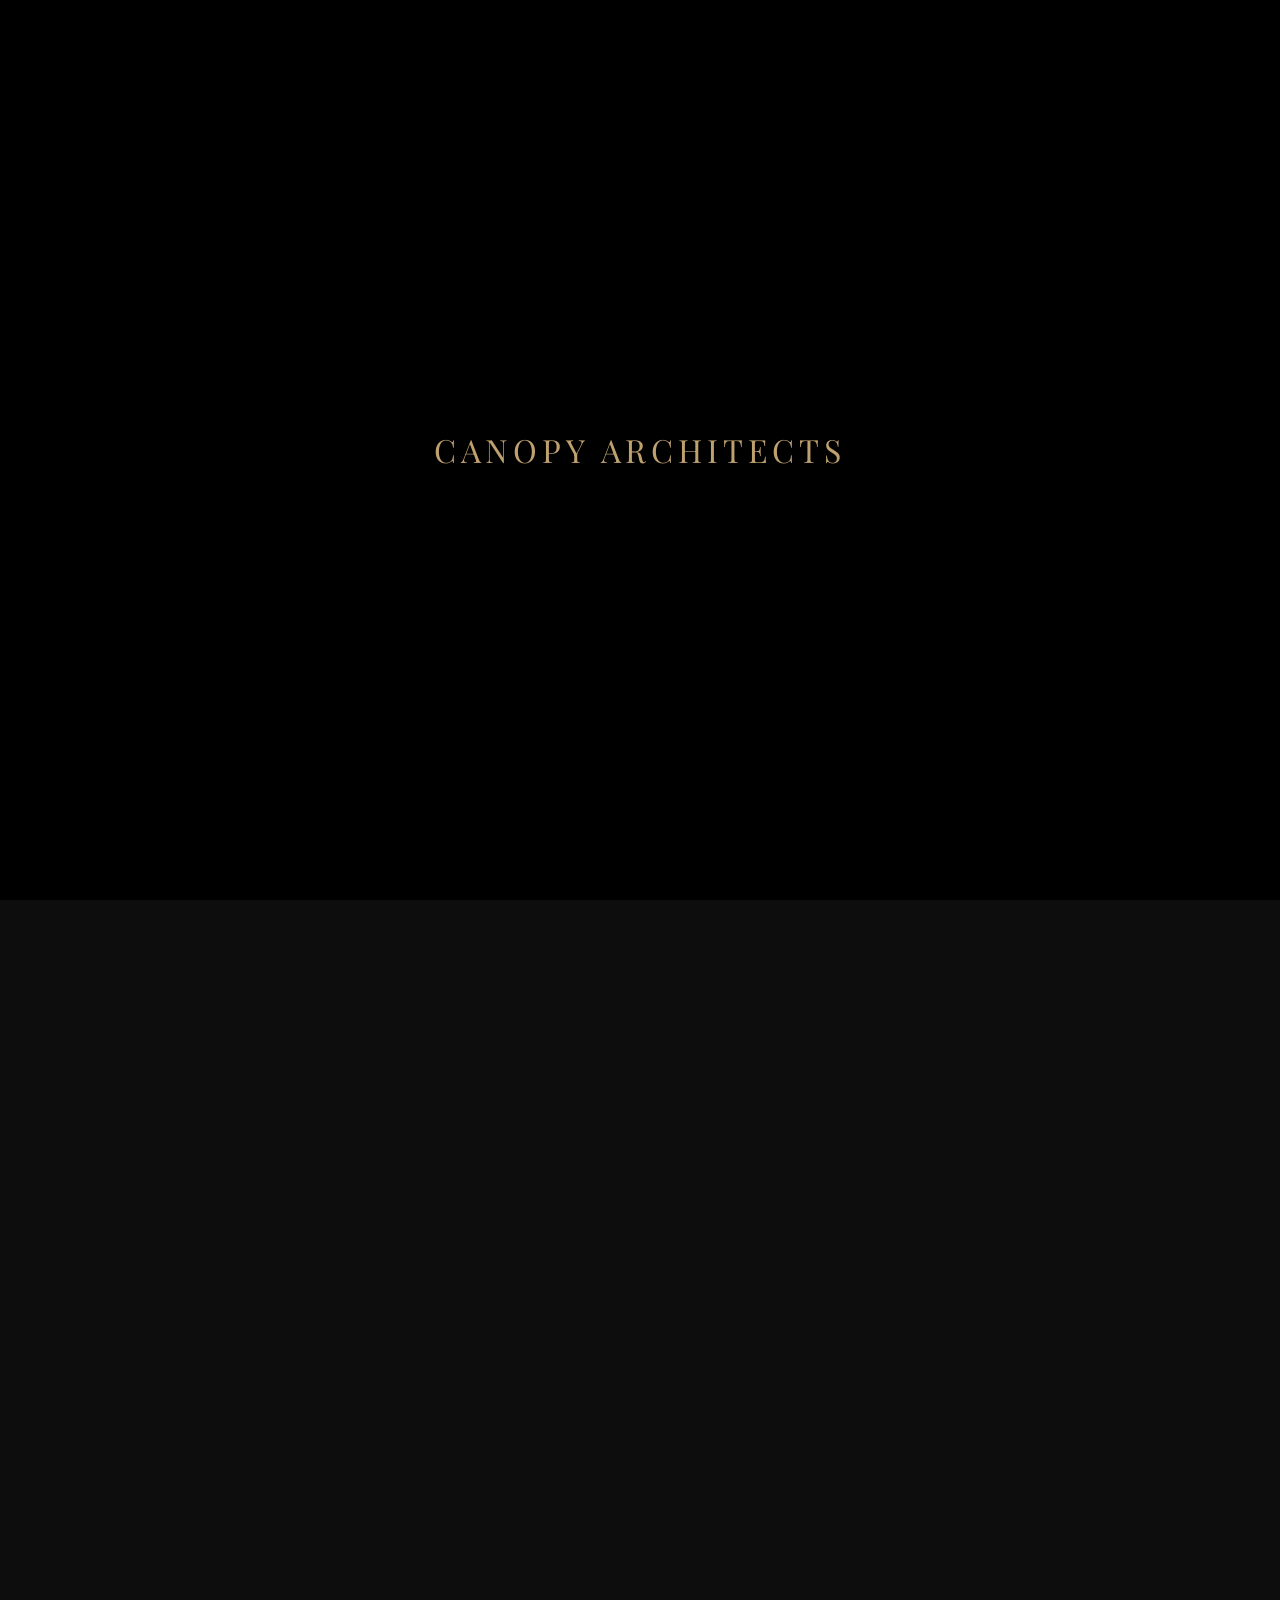
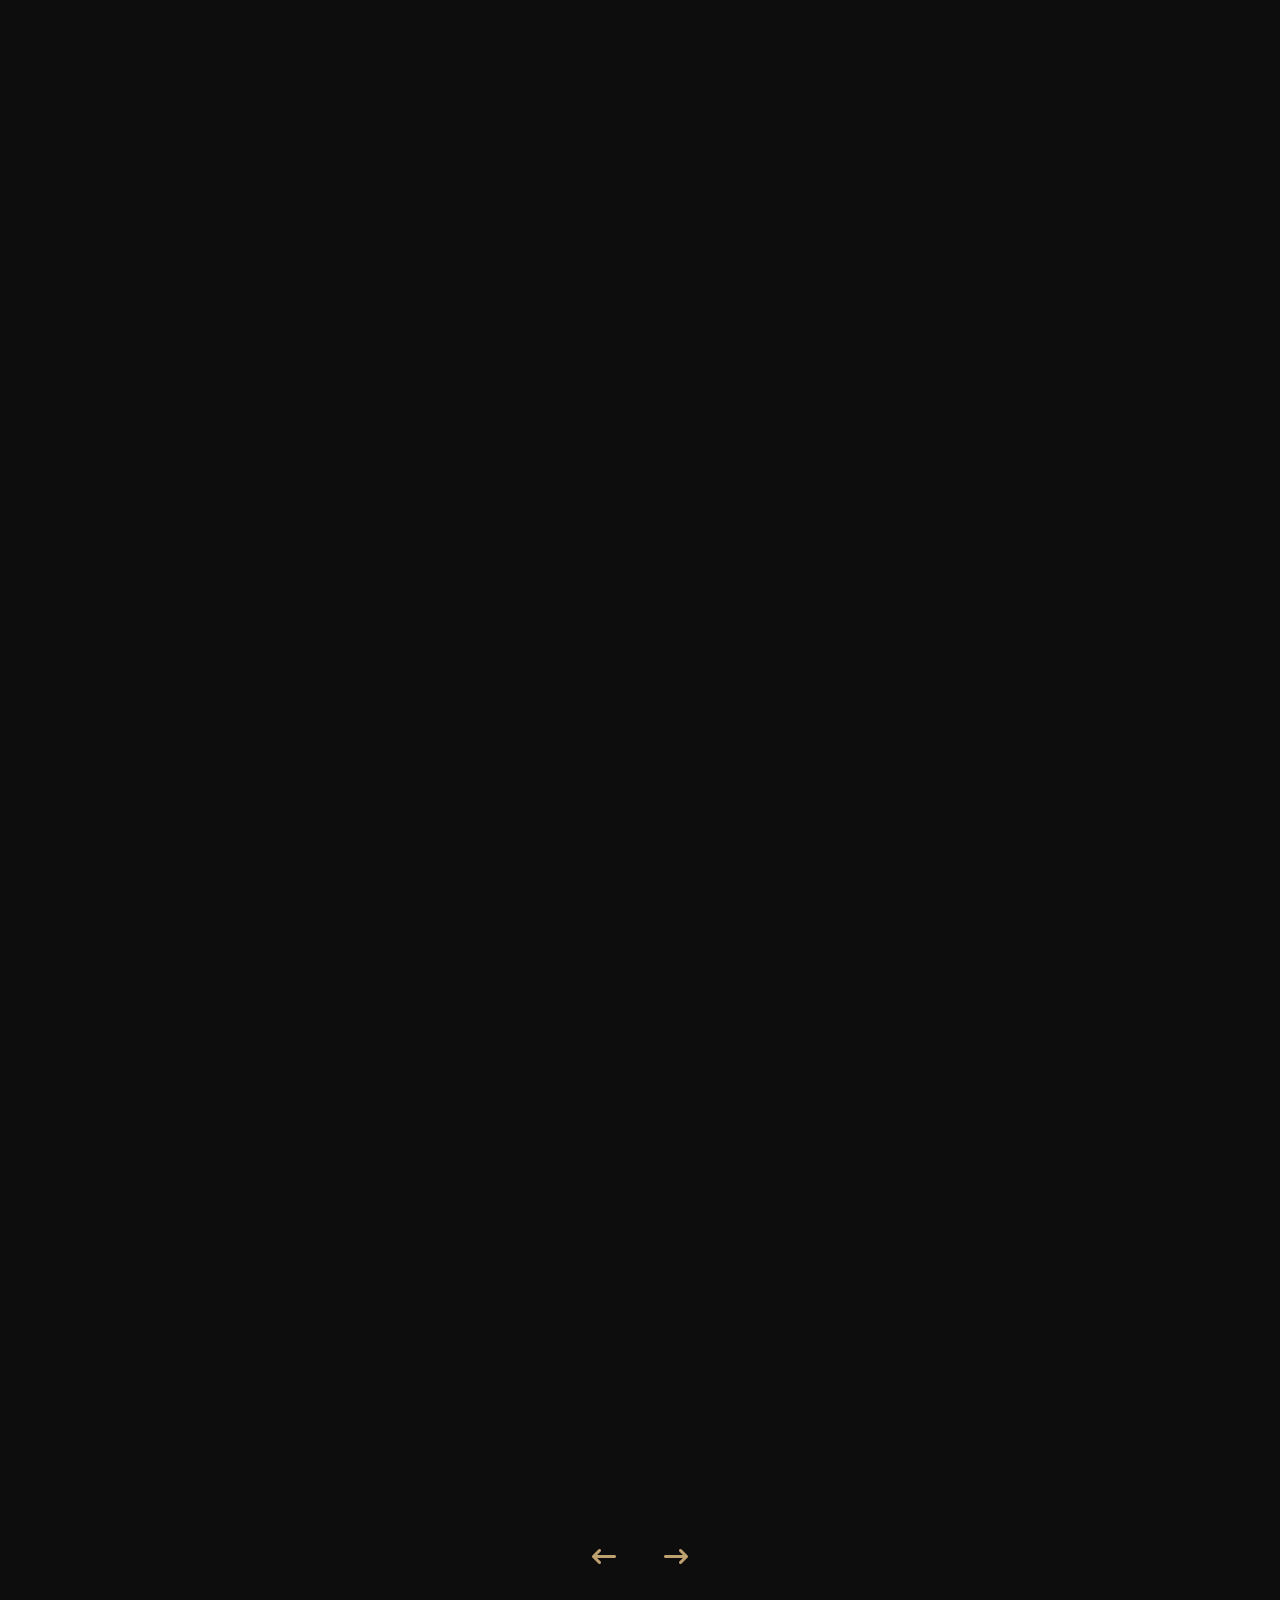
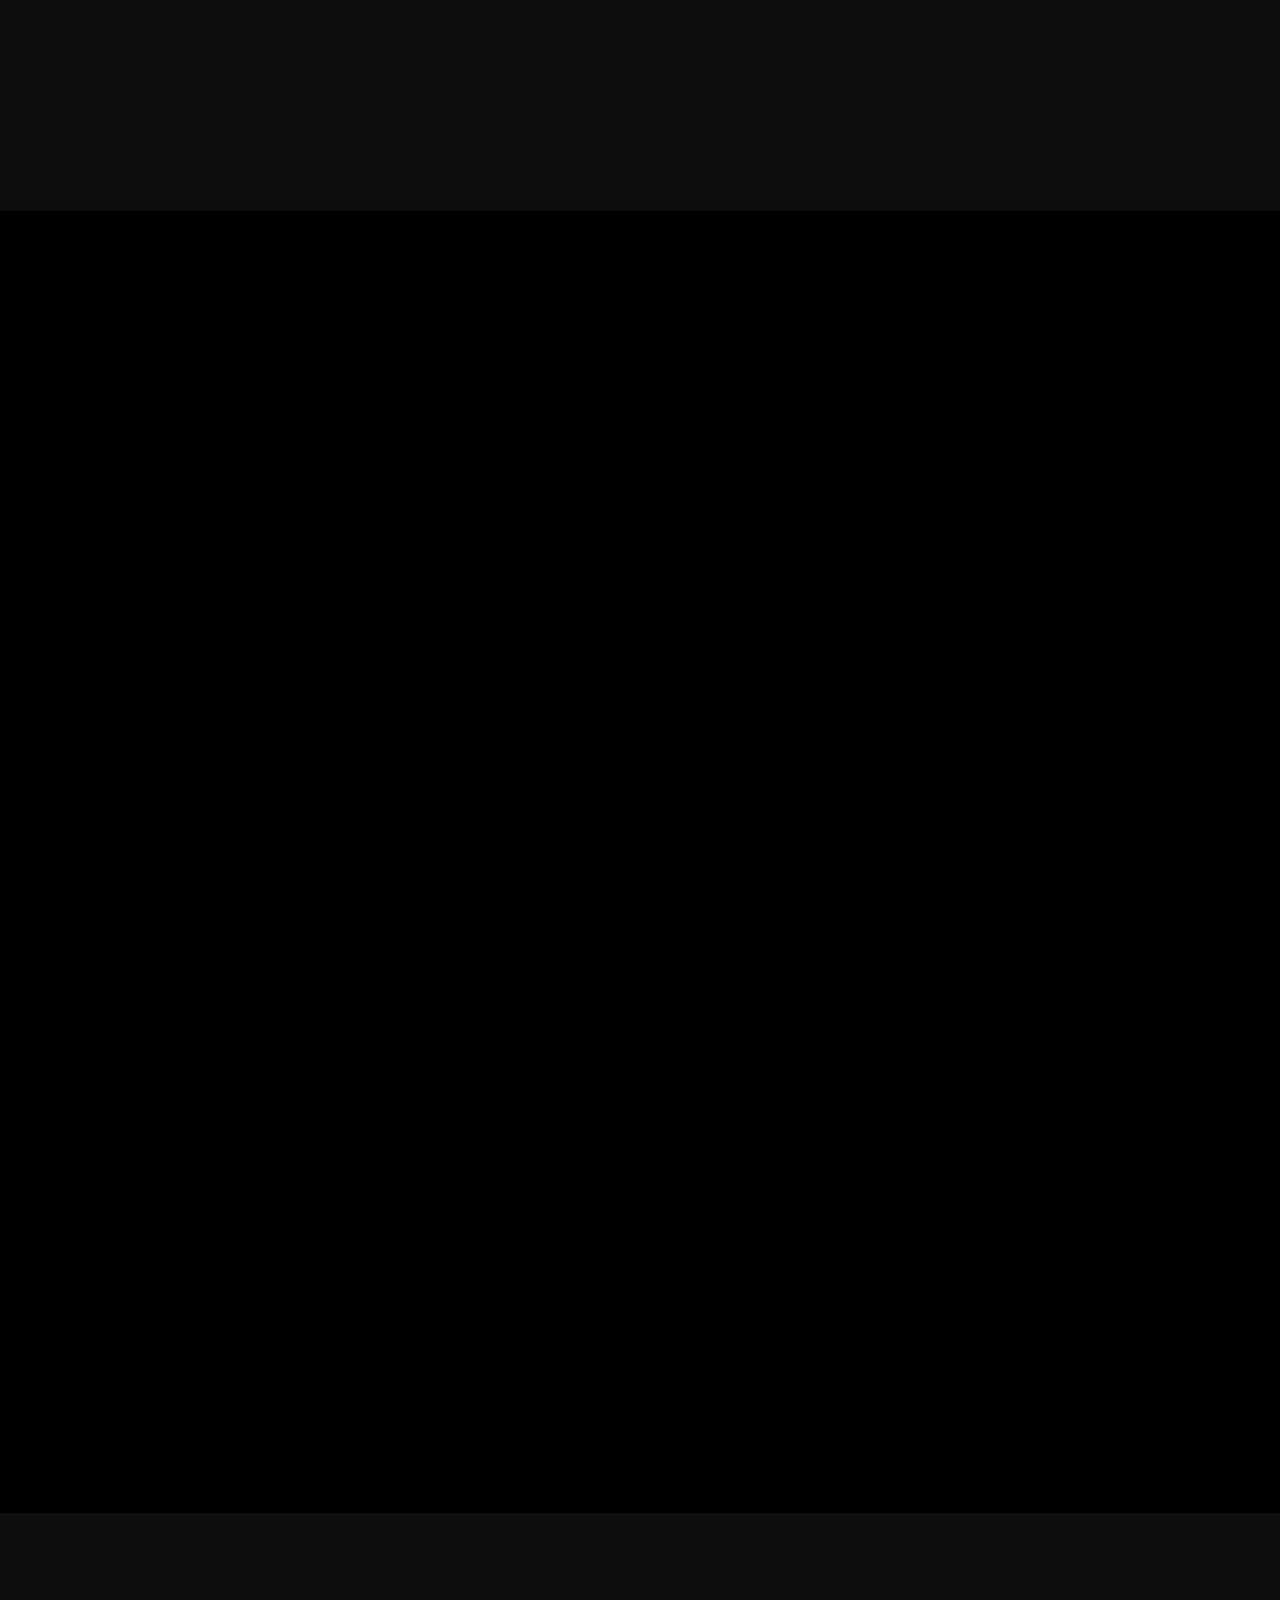
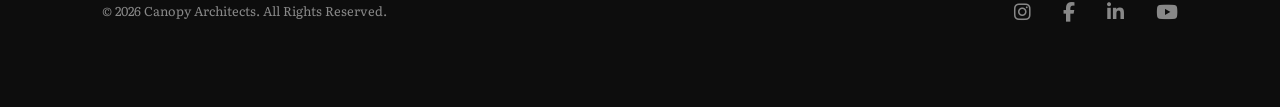
==== commit d3976b9a: "Selective push: core updates, excluding large project galleries" ====
--- a/index.html
+++ b/index.html
@@ -4,12 +4,10 @@
     <meta charset="UTF-8">
     <meta name="viewport" content="width=device-width, initial-scale=1.0">
     <title>Canopy Architects | Luxury High-End Architectural Landscapes</title>
-    <meta name="description" content="Canopy Architects: Master-planning, architecture consultancy, and luxury landscape fit-outs. We craft cinematic architectural experiences.">
+    <meta name="description" content="Canopy Design Studio: Master-planning, architecture consultancy, and luxury landscape design. We craft cinematic architectural experiences.">
     
     <!-- Google Fonts -->
-    <link rel="preconnect" href="https://fonts.googleapis.com">
-    <link rel="preconnect" href="https://fonts.gstatic.com" crossorigin>
-    <link href="https://fonts.googleapis.com/css2?family=Cormorant+Garamond:wght@300;400;500;600&family=Outfit:wght@200;300;400;500&display=swap" rel="stylesheet">
+    <link href="https://fonts.googleapis.com/css2?family=Playfair+Display:ital,wght@0,400;0,500;0,600;1,400&family=Literata:ital,wght@0,300;0,400;1,300;1,400&family=Pinyon+Script&display=swap" rel="stylesheet">
     
     <!-- Icons -->
     <link rel="stylesheet" href="https://cdnjs.cloudflare.com/ajax/libs/font-awesome/6.4.0/css/all.min.css">
@@ -18,9 +16,7 @@
 </head>
 <body class="is-loading">
 
-    <!-- Custom Cursor -->
-    <div class="custom-cursor"></div>
-    <div class="custom-cursor-follower"></div>
+
 
     <!-- Preloader -->
     <div id="preloader">
@@ -51,7 +47,6 @@
                     <li><a href="#hero" data-text="Home">Home</a></li>
                     <li><a href="#about" data-text="About">About</a></li>
                     <li><a href="#services" data-text="Services">Services</a></li>
-                    <li><a href="#why" data-text="Process">Process</a></li>
                     <li><a href="#work" data-text="Portfolio">Portfolio</a></li>
                     <li><a href="#contact" data-text="Contact">Contact</a></li>
                 </ul>
@@ -77,16 +72,16 @@
         <section id="hero" class="hero-minimal">
             <div class="hero-visual">
                 <div class="hero-img-wrap">
-                    <img src="hero-premium.png" alt="Luxury Architecture" class="parallax-img">
+                    <!-- Removed Video -->
                 </div>
             </div>
             <div class="hero-text container">
                 <span class="section-tag scroll-reveal">Global Consultancy | Dubai • Kerala</span>
                 <h1 class="scroll-reveal delay-1 glaze-text">Architectural <br> <span class="italic text-accent">Poetics.</span></h1>
-                <p class="scroll-reveal delay-2">Crafting high-end structural narratives and landscape master-plans for the discerning client base. Since 2012.</p>
+                <p class="scroll-reveal delay-2">Designing high-end conceptual narratives and landscape master-plans for a discerning global clientele. Since 2012.</p>
                 <div class="hero-actions scroll-reveal delay-3">
                     <a href="#work" class="btn-minimal">View Portfolio</a>
-                    <a href="consultation.html" class="btn-minimal fill">Consultation</a>
+                    <a href="#contact" class="btn-minimal fill">Consultation</a>
                 </div>
                 <div class="hero-scroll scroll-reveal delay-3">
                     <div class="line-grow"></div>
@@ -100,14 +95,14 @@
             <div class="container alternate-layout">
                 <div class="philosophy-header scroll-reveal">
                     <span class="section-tag">Vision</span>
-                    <h2>Harmonizing <br>Structure <span class="italic text-accent">&</span> Soul.</h2>
+                    <h2>Designing <br>Form <span class="italic text-accent">&</span> Experience.</h2>
                 </div>
                 <div class="philosophy-content scroll-reveal delay-1">
                     <p class="large">We believe that luxury lies in the harmony between structured innovation and organic sustainability. Our method is a narrative told through timeless materials and visionary planning.</p>
                     <div class="philosophy-grid">
                         <div class="phil-item">
-                            <h3>Structural Precision</h3>
-                            <p>Pushing the boundaries of modern design with advanced structural solutions and smart technologies that define longevity.</p>
+                            <h3>Design Precision</h3>
+                            <p>Pushing the boundaries of modern aesthetics with advanced design solutions and spatial intelligence that define longevity.</p>
                         </div>
                         <div class="phil-item">
                             <h3>Global Aesthetics</h3>
@@ -124,14 +119,14 @@
                 <div class="expertise-sticky scroll-reveal">
                     <span class="section-tag">Disciplines</span>
                     <h2>Elevating the <br><span class="text-accent italic">Exceptional.</span></h2>
-                    <p>Comprehensive architectural consultancy to final fit-out master-planning.</p>
+                    <p>Comprehensive architectural consultancy from conceptual design to final master-planning.</p>
                 </div>
                 <div class="expertise-list">
                     <div class="exp-card scroll-reveal">
                         <span class="count">01</span>
                         <div class="exp-content">
                             <h3>Architecture Consultancy</h3>
-                            <p>High-end structural design and master-planning for luxury residential and commercial estates across the globe.</p>
+                            <p>High-end conceptual design and master-planning for luxury residential and commercial estates across the globe.</p>
                         </div>
                     </div>
                     <div class="exp-card scroll-reveal">
@@ -151,8 +146,8 @@
                     <div class="exp-card scroll-reveal">
                         <span class="count">04</span>
                         <div class="exp-content">
-                            <h3>Turn-Key Management</h3>
-                            <p>End-to-end oversight from initial concept to the final, polished delivery of your architectural masterpiece.</p>
+                            <h3>Design Direction</h3>
+                            <p>End-to-end oversight and aesthetic coordination from initial concept to the final, polished vision of your masterpiece.</p>
                         </div>
                     </div>
                 </div>
@@ -167,81 +162,113 @@
                     <h2>Curated <span class="italic text-accent">Master-works</span></h2>
                 </div>
                 <div class="portfolio-grid">
-                    <div class="project-card scroll-reveal" style="background-image: url('hero-premium.png');">
+                    <div class="project-card scroll-reveal" 
+                         data-title="The Curated Lounge"
+                         data-category="Interior Design"
+                         data-description="A structural study in materiality and traditional dialogue. This double-height lounge features massive timber pillars integrated with sculptural furniture and calligraphic narratives."
+                         data-images="curated-lounge-final.jpg,lounge-gal-1.png,lounge-gal-2.png,lounge-gal-3.png,lounge-gal-4.png,lounge-gal-5.png,living-02.jpg,khader3.jpg,khader4.jpg,khader5.jpg,khader6.jpg">
+                        <div class="project-overlay">
+                            <span>Interior</span>
+                            <h3>The Curated Lounge</h3>
+                            <p class="view-project">View Project <i class="fa-solid fa-arrow-right-long"></i></p>
+                        </div>
+                    </div>
+                    <div class="project-card scroll-reveal" 
+                         data-title="The Gilded Refectory"
+                         data-category="Residence"
+                         data-client="khader"
+                         data-location="vidyanagar, kasargod"
+                         data-area="14200 sqft"
+                         data-description="An architectural dialogue between heritage warmth and contemporary form. This private sanctuary integrates custom-grain wood paneling with artisanal stone sculptures to create a narrative of quiet, elevated luxury."
+                         data-images="khader pics/khader1.jpg,khader pics/khader2.jpg,khader pics/khader8.jpg,khader pics/khader9.jpg,khader pics/khader10.jpg,khader pics/khader31.jpg,khader pics/khader32.jpg,khader pics/khader33.jpg,khader pics/khader34.jpg,khader pics/khader35.jpg,khader pics/khader36.jpg,khader pics/khader37.jpg,khader pics/khader38.jpg,khader pics/khader39.jpg,khader pics/khader40.jpg,khader pics/khader41.jpg,khader pics/khader42.jpg,khader pics/khader43.jpg,khader pics/khader44.jpg,khader pics/khader45.jpg,khader pics/khader46.jpg,khader pics/khader47.jpg,khader pics/khader48.jpg,khader pics/khader49.jpg,khader pics/khader50.jpg,khader pics/khader51.jpg,khader pics/khader52.jpg,khader pics/khader53.jpg,khader pics/khader54.jpg,khader pics/khader55.jpg,khader pics/khader56.jpg,khader pics/khader57.jpg,khader pics/khader58.jpg,khader pics/khader59.jpg,khader pics/khader60.jpg,khader pics/khader61.jpg,khader pics/khader62.jpg,khader pics/khader63.jpg,khader pics/khader64.jpg,khader pics/khader65.jpg,khader pics/khader66.jpg,khader pics/khader67.jpg,khader pics/khader68.jpg,khader pics/khader69.jpg,khader pics/khader70.jpg,khader pics/khader71.jpg,khader pics/khader72.jpg,khader pics/khader73.jpg,khader pics/khader74.jpg,khader pics/khader75.jpg,khader pics/khader76.jpg,khader pics/khader77.jpg,khader pics/khader78.jpg,khader pics/khader79.jpg,khader pics/khader80.jpg,khader pics/khader81.jpg,khader pics/khader82.jpg,khader pics/khader83.jpg,khader pics/khader84.jpg,khader pics/khader85.jpg,khader pics/khader86.jpg,khader pics/khader87.jpg,khader pics/khader88.jpg,khader pics/khader89.jpg,khader pics/khader90.jpg,khader pics/khader91.jpg,khader pics/khader92.jpg,khader pics/khader93.jpg,khader pics/khader94.jpg,khader pics/khader95.jpg">
+                        <div class="project-overlay">
+                            <span>Residence</span>
+                            <h3>The Gilded Refectory</h3>
+                            <p class="view-project">View Project <i class="fa-solid fa-arrow-right-long"></i></p>
+                        </div>
+                    </div>
+                </div>
+                <div class="view-all-cta scroll-reveal">
+                    <span class="section-tag">Explore All Works</span>
+                    <h2>See what we can <br><span class="italic text-accent">Design Together.</span></h2>
+                    <button id="viewAllProjects" class="btn-minimal">View All Projects</button>
+                </div>
+            </div>
+        </section>
+
+        <!-- Project Archive Overlay (Hidden) -->
+        <div id="archive-overlay" class="archive-overlay" data-lenis-prevent>
+            <div class="archive-bg"></div>
+            <div class="archive-content container">
+                <div class="archive-header">
+                    <h2 class="glaze-text">Project Archive</h2>
+                    <div class="close-archive"><i class="fa-solid fa-xmark"></i> Close Explore</div>
+                </div>
+                <div class="archive-grid">
+                    <!-- Additional project items -->
+                    <div class="project-card" 
+                         data-title="The Curated Lounge"
+                         data-category="Interior Design"
+                         data-description="A structural study in materiality and traditional dialogue. This double-height lounge features massive timber pillars integrated with sculptural furniture and calligraphic narratives."
+                         data-images="curated-lounge-final.jpg,lounge-gal-1.png,lounge-gal-2.png,lounge-gal-3.png,lounge-gal-4.png,lounge-gal-5.png,living-02.jpg,khader3.jpg,khader4.jpg,khader5.jpg,khader6.jpg">
+                        <div class="project-overlay">
+                            <span>Interior</span>
+                            <h3>The Curated Lounge</h3>
+                            <p class="view-project">View <i class="fa-solid fa-arrow-right-long"></i></p>
+                        </div>
+                    </div>
+                    <div class="project-card" 
+                         data-title="The Gilded Refectory"
+                         data-category="Residence"
+                         data-client="khader"
+                         data-location="vidyanagar, kasargod"
+                         data-area="14200 sqft"
+                         data-description="An architectural dialogue between heritage warmth and contemporary form. This private sanctuary integrates custom-grain wood paneling with artisanal stone sculptures to create a narrative of quiet, elevated luxury."
+                         data-images="khader pics/khader1.jpg,khader pics/khader2.jpg,khader pics/khader8.jpg,khader pics/khader9.jpg,khader pics/khader10.jpg,khader pics/khader31.jpg,khader pics/khader32.jpg,khader pics/khader33.jpg,khader pics/khader34.jpg,khader pics/khader35.jpg,khader pics/khader36.jpg,khader pics/khader37.jpg,khader pics/khader38.jpg,khader pics/khader39.jpg,khader pics/khader40.jpg,khader pics/khader41.jpg,khader pics/khader42.jpg,khader pics/khader43.jpg,khader pics/khader44.jpg,khader pics/khader45.jpg,khader pics/khader46.jpg,khader pics/khader47.jpg,khader pics/khader48.jpg,khader pics/khader49.jpg,khader pics/khader50.jpg,khader pics/khader51.jpg,khader pics/khader52.jpg,khader pics/khader53.jpg,khader pics/khader54.jpg,khader pics/khader55.jpg,khader pics/khader56.jpg,khader pics/khader57.jpg,khader pics/khader58.jpg,khader pics/khader59.jpg,khader pics/khader60.jpg,khader pics/khader61.jpg,khader62.jpg,khader63.jpg,khader64.jpg,khader65.jpg,khader66.jpg,khader67.jpg,khader68.jpg,khader69.jpg,khader70.jpg,khader71.jpg,khader72.jpg,khader73.jpg,khader74.jpg,khader75.jpg,khader76.jpg,khader77.jpg,khader78.jpg,khader79.jpg,khader80.jpg,khader81.jpg,khader82.jpg,khader83.jpg,khader84.jpg,khader85.jpg,khader86.jpg,khader87.jpg,khader88.jpg,khader89.jpg,khader90.jpg,khader91.jpg,khader92.jpg,khader93.jpg,khader94.jpg,khader95.jpg">
+                        <div class="project-overlay">
+                            <span>Residence</span>
+                            <h3>The Gilded Refectory</h3>
+                            <p class="view-project">View <i class="fa-solid fa-arrow-right-long"></i></p>
+                        </div>
+                    </div>
+                    <div class="project-card" 
+                         data-title="The Floating Pavilion"
+                         data-category="Landscape"
+                         data-description="A minimalist structure suspended over a private lake, blending architecture with the surrounding water and flora."
+                         data-images="service-landscape.png,project-pool.png">
+                        <div class="project-overlay">
+                            <span>Landscape</span>
+                            <h3>The Floating Pavilion</h3>
+                            <p class="view-project">View <i class="fa-solid fa-arrow-right-long"></i></p>
+                        </div>
+                    </div>
+                    <div class="project-card" 
+                         data-title="Azure Infinite"
+                         data-category="Pool Design"
+                         data-description="An infinity pool project designed to seamlessly merge with the ocean horizon, featuring architectural water spouts."
+                         data-images="service-water.png,pool-premium.png">
+                        <div class="project-overlay">
+                            <span>Aquatic</span>
+                            <h3>Azure Infinite</h3>
+                            <p class="view-project">View <i class="fa-solid fa-arrow-right-long"></i></p>
+                        </div>
+                    </div>
+                    <div class="project-card" 
+                         data-title="Brutalist Garden"
+                         data-category="Residential"
+                         data-description="Raw concrete meets lush greenery in this minimalist garden design for a private Brutalist residence."
+                         data-images="project-atrium.png,garden-premium.png">
                         <div class="project-overlay">
                             <span>Residential</span>
-                            <h3>The Modernist Villa</h3>
-                        </div>
-                    </div>
-                    <div class="project-card scroll-reveal" style="background-image: url('atrium-premium.png');">
-                        <div class="project-overlay">
-                            <span>Hospitality</span>
-                            <h3>The Grand Atrium</h3>
-                        </div>
-                    </div>
-                    <div class="project-card scroll-reveal" style="background-image: url('garden-premium.png');">
-                        <div class="project-overlay">
-                            <span>Landscaping</span>
-                            <h3>Olive Grove Sanctuary</h3>
-                        </div>
-                    </div>
-                    <div class="project-card scroll-reveal" style="background-image: url('https://images.unsplash.com/photo-1600607687920-4e2a09cf159d?auto=format&fit=crop&q=80&w=1000');">
-                        <div class="project-overlay">
-                            <span>Detail</span>
-                            <h3>Minimalist Structure</h3>
-                        </div>
-                    </div>
-                </div>
-            </div>
-        </section>
-
-        <!-- Stats Section -->
-        <section id="stats" class="minimal-stats container scroll-reveal">
-            <div class="stat-box">
-                <span class="stat-val" data-target="15">0</span>
-                <span class="stat-txt">Years of Excellence</span>
-            </div>
-            <div class="stat-box">
-                <span class="stat-val" data-target="500">0</span>
-                <span class="stat-txt">Curated Projects</span>
-            </div>
-            <div class="stat-box">
-                <span class="stat-val" data-target="4.2">0</span>
-                <span class="stat-txt">Million Sqft Designed</span>
-            </div>
-            <div class="stat-box">
-                <span class="stat-val" data-target="350">0</span>
-                <span class="stat-txt">Global Clients</span>
-            </div>
-        </section>
-
-        <!-- Why Choose Us -->
-        <section id="why" class="why-us">
-            <div class="container narrow">
-                <div class="why-header scroll-reveal">
-                    <span class="section-tag">Value Proposition</span>
-                    <h2>The <span class="text-accent italic">Bespoke</span> Standard</h2>
-                </div>
-                <div class="why-grid">
-                    <div class="why-item scroll-reveal">
-                        <h3>Tailored Narrative</h3>
-                        <p>We do not believe in templates. Every architectural journey is curated to your specific lifestyle and vision.</p>
-                    </div>
-                    <div class="why-item scroll-reveal delay-1">
-                        <h3>Advanced Planning</h3>
-                        <p>Our project management ensures that your vision is realized within the agreed timeline through meticulous strategy.</p>
-                    </div>
-                    <div class="why-item scroll-reveal delay-2">
-                        <h3>Attention to Grain</h3>
-                        <p>We obsess over the precision of every joint, every stone, and every shadow cast by our structural designs.</p>
-                    </div>
-                    <div class="why-item scroll-reveal delay-3">
-                        <h3>Integrated Tech</h3>
-                        <p>Merging the latest smart systems with timeless architectural honesty for a future-proof residence.</p>
-                    </div>
-                </div>
-            </div>
-        </section>
+                            <h3>Brutalist Garden</h3>
+                            <p class="view-project">View <i class="fa-solid fa-arrow-right-long"></i></p>
+                        </div>
+                    </div>
+                </div>
+            </div>
+        </div>
+
+<!-- Why Choose Us removed for minimalism -->
 
         <!-- Testimonials -->
         <section id="testimonials" class="testimonials">
@@ -252,7 +279,7 @@
                         <span class="client-name">— Lord Arthur Sterling</span>
                     </div>
                     <div class="testi-item">
-                        <p class="large">"A truly bespoke experience. From the initial architecture consultancy to the final fit-out, the process was seamless and visionary."</p>
+                        <p class="large">"A truly bespoke experience. From the initial architecture consultancy to the final design delivery, the process was seamless and visionary."</p>
                         <span class="client-name">— Elena Rossi, Rossi Developments</span>
                     </div>
                 </div>
@@ -283,7 +310,7 @@
                         </div>
                         <div class="form-group">
                             <label>Consultancy Type</label>
-                            <input type="text" placeholder="Residential Architecture">
+                            <input type="text" placeholder="Interior Design Consultancy">
                         </div>
                         <div class="form-group">
                             <label>Brief Vision</label>
@@ -294,6 +321,30 @@
                 </div>
             </div>
         </section>
+
+        <!-- Project Modal (Lightbox) -->
+        <div id="project-modal" class="project-modal" data-lenis-prevent>
+            <div class="modal-bg"></div>
+            <div class="modal-content container">
+                <div class="modal-header">
+                    <span class="modal-category">Category</span>
+                    <h2 class="modal-title glaze-text">Project Title</h2>
+                    <div class="modal-close"><i class="fa-solid fa-xmark"></i> Close</div>
+                </div>
+                <div class="modal-body">
+                    <div class="modal-details">
+                        <p class="modal-description large">Detailed project description goes here...</p>
+                        <div class="modal-info-grid">
+                            <!-- Info injected here -->
+                        </div>
+                        <a href="#contact" class="btn-minimal modal-cta">Inquire About This Design</a>
+                    </div>
+                    <div class="modal-gallery">
+                        <!-- Images will be injected here -->
+                    </div>
+                </div>
+            </div>
+        </div>
 
         <!-- Footer -->
         <footer id="minimal-footer">
@@ -312,6 +363,17 @@
 
     </main>
 
+    <!-- Full-Screen Lightbox -->
+    <div id="gallery-lightbox" class="gallery-lightbox">
+        <div class="lightbox-bg"></div>
+        <div class="lightbox-close"><i class="fa-solid fa-xmark"></i></div>
+        <div class="lightbox-content">
+            <img src="" alt="Full-Screen Image" id="lightbox-img">
+        </div>
+    </div>
+
+    <!-- Smooth Scrolling -->
+    <script src="https://cdn.jsdelivr.net/gh/studio-freight/lenis@1.0.19/bundled/lenis.min.js"></script>
     <script src="main.js"></script>
 </body>
 </html>
--- a/index.css
+++ b/index.css
@@ -19,44 +19,25 @@
     box-sizing: border-box;
 }
 
-/* Custom Cursor */
-.custom-cursor {
-    width: 6px;
-    height: 6px;
-    background: var(--accent);
-    border-radius: 50%;
-    position: fixed;
-    pointer-events: none;
-    z-index: 9999;
-    transition: transform 0.3s ease;
-}
-
-.custom-cursor-follower {
-    width: 40px;
-    height: 40px;
-    border: 1px solid var(--accent);
-    border-radius: 50%;
-    position: fixed;
-    pointer-events: none;
-    z-index: 9998;
-    transition: all 0.15s ease-out;
-    opacity: 0.5;
-}
-
 body {
     background-color: var(--primary);
     color: var(--text-primary);
-    font-family: 'Outfit', sans-serif;
-    line-height: 1.5;
+    font-family: 'Literata', serif; /* Designer serif for descriptive sub-font */
+    font-size: 1.25rem;
+    line-height: 1.7; /* Increased for Literata */
     overflow-x: hidden;
     -webkit-font-smoothing: antialiased;
-    cursor: none; /* Hide default cursor */
+    cursor: auto; /* Restore default cursor */
 }
 
 h1, h2, h3, h4 {
-    font-family: 'Cormorant Garamond', serif;
-    font-weight: 300;
-    letter-spacing: -0.02em;
+    font-family: 'Playfair Display', serif;
+    font-weight: 400;
+    letter-spacing: -0.01em;
+}
+
+.italic {
+    font-family: 'Pinyon Script', cursive;
 }
 
 /* --- Glaze Shimmer Animation --- */
@@ -87,12 +68,21 @@
 
 .section-tag {
     color: var(--accent);
-    font-size: 0.7rem;
+    font-size: 0.9rem; /* Increased from 0.7rem */
     letter-spacing: 0.5em;
     text-transform: uppercase;
     display: block;
     margin-bottom: 2rem;
     opacity: 0.8;
+}
+
+.italic, .text-accent {
+    font-family: 'Pinyon Script', cursive; /* Stylish, premium cursive font */
+    font-size: 1.4em; /* Naturally smaller script fonts need a boost */
+    letter-spacing: 0;
+    text-transform: none;
+    font-weight: 400;
+    line-height: 0.8;
 }
 
 .text-accent {
@@ -130,7 +120,7 @@
 }
 
 #preloader .loader-text {
-    font-family: 'Cormorant Garamond', serif;
+    font-family: 'Playfair Display', serif;
     font-size: 2rem;
     color: var(--accent);
     letter-spacing: 5px;
@@ -160,7 +150,7 @@
     display: flex;
     align-items: center;
     gap: 1rem;
-    font-size: 1.2rem;
+    font-size: 1.4rem; /* Increased from 1.2rem */
     letter-spacing: 0.2em;
     color: #fff;
     text-transform: uppercase;
@@ -252,13 +242,13 @@
 
 .nav-list li a {
     text-decoration: none;
-    font-family: 'Cormorant Garamond', serif;
-    font-size: clamp(2rem, 5vw, 4rem); /* Reduced Font size */
-    color: rgba(255, 255, 255, 0.45); /* Increased contrast */
+    font-family: 'Playfair Display', serif;
+    font-size: clamp(2.5rem, 6vw, 5rem); /* Increased size */
+    color: rgba(255, 255, 255, 0.45);
     transition: var(--transition-main);
     display: inline-block;
-    font-weight: 300;
-    line-height: 1.1; /* Tighter line height */
+    font-weight: 400;
+    line-height: 1.1;
 }
 
 .nav-list li a:hover {
@@ -318,8 +308,7 @@
     left: 0;
     width: 100%;
     height: 100%;
-    background-size: cover;
-    background-position: center;
+    background: var(--secondary); /* Fallback to solid color */
     opacity: 0;
     transform: scale(1.1);
     transition: all 1.2s cubic-bezier(0.16, 1, 0.3, 1);
@@ -419,16 +408,14 @@
     background: linear-gradient(to bottom, rgba(0,0,0,0.6) 0%, transparent 40%, rgba(0,0,0,0.8) 100%);
 }
 
-.hero-visual img {
+.hero-visual img, .hero-visual video {
     width: 100%;
     height: 100%;
     object-fit: cover;
-    transform: scale(1.1);
-    opacity: 0.7;
-    transition: transform 10s linear;
-}
-
-body.loaded .hero-visual img {
+    opacity: 0; /* Hidden as per request */
+}
+
+body.loaded .hero-visual img, body.loaded .hero-visual video {
     transform: scale(1);
 }
 
@@ -446,7 +433,9 @@
 }
 
 .hero-text p {
-    font-size: 1.1rem;
+    font-size: 1.4rem;
+    font-family: 'Literata', serif;
+    font-weight: 300;
     color: rgba(255,255,255,0.6);
     max-width: 500px;
     margin-bottom: 3rem;
@@ -459,13 +448,14 @@
 }
 
 .btn-minimal {
-    padding: 1.2rem 3rem;
+    padding: 1.5rem 3.5rem;
     border: 1px solid rgba(255,255,255,0.2);
     color: #fff;
     text-decoration: none;
     text-transform: uppercase;
     letter-spacing: 0.3em;
-    font-size: 0.7rem;
+    font-family: 'Outfit', sans-serif; /* Buttons stay clean but keep Outfit if needed */
+    font-size: 0.85rem;
     transition: var(--transition-main);
     position: relative;
     overflow: hidden;
@@ -532,7 +522,7 @@
 /* --- Philosophy (About) --- */
 .philosophy {
     background: var(--primary);
-    padding: 15rem 0;
+    padding: 20rem 0; /* Increased whitespace */
 }
 
 .philosophy h2 {
@@ -542,11 +532,11 @@
 }
 
 .philosophy-content p.large {
-    font-size: clamp(1.5rem, 3vw, 2.8rem);
-    font-family: 'Cormorant Garamond', serif;
-    font-weight: 300;
+    font-size: clamp(1.8rem, 3.5vw, 3.2rem); /* Increased size */
+    font-family: 'Playfair Display', serif;
+    font-weight: 400;
     margin-bottom: 6rem;
-    line-height: 1.3;
+    line-height: 1.4;
     color: var(--bone);
 }
 
@@ -557,7 +547,7 @@
 }
 
 .phil-item h3 {
-    font-size: 1rem;
+    font-size: 1.2rem; /* Increased from 1rem */
     color: var(--accent);
     margin-bottom: 1.5rem;
     text-transform: uppercase;
@@ -566,7 +556,7 @@
 
 .phil-item p {
     color: var(--text-muted);
-    font-size: 1rem;
+    font-size: 1.2rem; /* Increased from 1rem */
     max-width: 400px;
     line-height: 1.8;
 }
@@ -574,7 +564,7 @@
 /* --- Expertise Section --- */
 .expertise {
     background: #111;
-    padding: 15rem 0;
+    padding: 20rem 0; /* Increased whitespace */
 }
 
 .expertise .row {
@@ -621,11 +611,13 @@
 .exp-card p {
     grid-column: 2;
     color: var(--text-muted);
-    font-size: 1rem;
-    max-width: 450px;
-    margin-top: 1rem;
-    opacity: 0.5;
+    font-family: 'Pinyon Script', cursive; /* Stylish cursive applied here too */
+    font-size: 1.8rem; /* Significant boost for script font readability */
+    max-width: 550px;
+    margin-top: 0.5rem;
+    opacity: 0.7; /* Increased opacity for cursive readability */
     transition: var(--transition-main);
+    line-height: 1.2;
 }
 
 .exp-card:hover h3 {
@@ -635,7 +627,7 @@
 
 /* --- Portfolio --- */
 .portfolio {
-    padding: 15rem 0;
+    padding: 20rem 0; /* Increased whitespace */
 }
 
 .portfolio-header {
@@ -654,19 +646,22 @@
 }
 
 .project-card {
-    height: 55vh; /* Reduced from 70vh */
+    height: 55vh;
     position: relative;
     overflow: hidden;
-    background-size: cover;
-    background-position: center;
+    background: var(--secondary);
+    border: 1px solid rgba(255,255,255,0.05); /* Subtle border for definition */
     transition: var(--transition-slow);
     cursor: pointer;
 }
 
 .project-card:nth-child(1) { grid-column: span 7; }
 .project-card:nth-child(2) { grid-column: span 5; margin-top: 6rem; }
-.project-card:nth-child(3) { grid-column: span 5; margin-top: -6rem; }
-.project-card:nth-child(4) { grid-column: span 7; }
+
+/* .card-bg removed as per request */
+.card-bg {
+    display: none;
+}
 
 .project-overlay {
     position: absolute;
@@ -674,9 +669,9 @@
     left: 0;
     width: 100%;
     padding: 4rem;
-    background: linear-gradient(to top, rgba(0,0,0,0.8), transparent);
-    transform: translateY(20px);
-    opacity: 0;
+    background: transparent;
+    transform: translateY(0);
+    opacity: 1; /* Always visible without background images */
     transition: var(--transition-main);
 }
 
@@ -690,72 +685,39 @@
     color: #fff;
 }
 
-.project-overlay span {
-    color: var(--accent);
+.project-overlay p.view-project {
+    color: var(--accent);
+    font-size: 0.8rem;
     text-transform: uppercase;
     letter-spacing: 3px;
-    font-size: 0.7rem;
-    display: block;
-    margin-bottom: 1rem;
-}
-
-/* --- Minimal Stats --- */
-.minimal-stats {
-    padding: 6rem 0;
-    display: flex;
-    justify-content: center;
-    gap: 8vw;
-    border-top: 1px solid rgba(255,255,255,0.05);
-}
-
-.stat-box { text-align: center; }
-.stat-val {
-    font-size: 2.8rem;
-    color: var(--bone);
-    display: block;
-    margin-bottom: 0.5rem;
-}
-.stat-txt {
-    color: var(--accent);
-    font-size: 0.65rem;
-    letter-spacing: 3px;
-    text-transform: uppercase;
-}
-
-/* --- Why Choose Us --- */
-.why-us {
-    padding: 15rem 0;
-    background: #0a0a0a;
-}
-
-.why-header { text-align: center; margin-bottom: 8rem; }
-.why-header h2 { font-size: clamp(3rem, 6vw, 5rem); }
-
-.why-grid {
-    display: grid;
-    grid-template-columns: repeat(2, 1fr);
-    gap: 8vw;
-}
-
-.why-item h3 {
-    color: var(--accent);
-    font-size: 1.2rem;
-    margin-bottom: 1.5rem;
-    letter-spacing: 2px;
-}
-
-.why-item p {
-    color: var(--text-muted);
-    line-height: 1.8;
-}
+    margin-top: 2rem;
+    opacity: 0.6;
+    display: flex;
+    align-items: center;
+    gap: 10px;
+    transition: var(--transition-main);
+}
+
+.project-card:hover .view-project {
+    opacity: 1;
+    transform: translateX(10px);
+}
+
+/* Stats and Why Us sections removed for minimalism */
 
 /* --- Testimonials --- */
 .testimonials { padding: 15rem 0; text-align: center; }
 .testi-slider { max-width: 900px; margin: 0 auto; position: relative; min-height: 300px; }
 .testi-item { position: absolute; opacity: 0; pointer-events: none; transition: var(--transition-main); top: 0; left: 0; width: 100%; }
 .testi-item.active { opacity: 1; position: relative; pointer-events: auto; }
-.testi-item p.large { font-size: clamp(1.8rem, 3.5vw, 3rem); line-height: 1.3; margin-bottom: 3rem; color: #fff; }
-.client-name { color: var(--accent); text-transform: uppercase; letter-spacing: 3px; font-size: 0.8rem; }
+.testi-item p.large { 
+    font-size: clamp(2rem, 4vw, 3.5rem); /* Increased size */
+    line-height: 1.4; 
+    margin-bottom: 3rem; 
+    color: #fff; 
+    font-family: 'Playfair Display', serif;
+}
+.client-name { color: var(--accent); text-transform: uppercase; letter-spacing: 4px; font-size: 0.9rem; }
 
 .testi-nav { display: flex; justify-content: center; gap: 3rem; margin-top: 5rem; position: relative; z-index: 100; }
 .testi-nav button { background: none; border: none; color: var(--accent); font-size: 1.5rem; cursor: pointer; transition: 0.3s; }
@@ -851,6 +813,403 @@
     display: flex;
     gap: 2.5rem;
     margin-top: 2rem;
+}
+
+/* --- Project Modal (Lightbox) --- */
+.project-modal {
+    position: fixed;
+    top: 0;
+    left: 0;
+    width: 100%;
+    height: 100%;
+    z-index: 5000;
+    visibility: hidden;
+    overflow-y: auto; /* Required for touch/native wheel scroll detection */
+    scrollbar-width: none;
+}
+
+.project-modal::-webkit-scrollbar { display: none; }
+
+.project-modal.active { visibility: visible; }
+
+.modal-bg {
+    position: fixed;
+    top: 0;
+    left: 0;
+    width: 100%;
+    height: 100%;
+    background: #000;
+    transform: scaleY(0);
+    transform-origin: top;
+    transition: transform 0.8s cubic-bezier(0.85, 0, 0.15, 1);
+}
+
+.project-modal.active .modal-bg { transform: scaleY(1); }
+
+.modal-content {
+    position: relative;
+    padding-top: 10rem;
+    padding-bottom: 10rem;
+    opacity: 0;
+    transform: translateY(50px);
+    transition: all 0.6s ease 0.4s;
+    pointer-events: none;
+}
+
+.project-modal.active .modal-content {
+    opacity: 1;
+    transform: translateY(0);
+    pointer-events: all;
+}
+
+.modal-header {
+    margin-bottom: 5rem;
+    position: relative;
+}
+
+.modal-close {
+    position: absolute;
+    top: 0;
+    right: 0;
+    cursor: pointer;
+    font-size: 0.8rem;
+    text-transform: uppercase;
+    letter-spacing: 3px;
+    color: var(--accent);
+    display: flex;
+    align-items: center;
+    gap: 15px;
+}
+
+.modal-category {
+    color: var(--accent);
+    font-size: 0.9rem;
+    letter-spacing: 5px;
+    text-transform: uppercase;
+    display: block;
+    margin-bottom: 1rem;
+}
+
+.modal-title {
+    font-size: clamp(3rem, 6vw, 6rem);
+}
+
+.modal-body {
+    display: flex;
+    flex-direction: column;
+    gap: 8vh;
+}
+
+.modal-gallery {
+    width: 100%;
+    display: grid;
+    grid-template-columns: repeat(4, 1fr);
+    gap: 10px;
+    margin-bottom: 5rem;
+}
+
+@media (max-width: 768px) {
+    .modal-gallery {
+        grid-template-columns: repeat(4, 1fr);
+        gap: 6px;
+    }
+}
+
+@media (max-width: 480px) {
+    .modal-gallery {
+        grid-template-columns: repeat(3, 1fr);
+        gap: 6px;
+    }
+    
+    /* Icon appears only on touch/active state */
+    .gallery-overlay {
+        opacity: 0;
+        background: rgba(0, 0, 0, 0.4);
+        backdrop-filter: blur(2px);
+    }
+    
+    .gallery-item:active .gallery-overlay,
+    .gallery-item:hover .gallery-overlay {
+        opacity: 1;
+    }
+    
+    .gallery-overlay i {
+        transform: scale(0.8);
+        font-size: 1.8rem;
+        color: #fff;
+        background: none;
+        width: auto;
+        height: auto;
+        border-radius: 0;
+        box-shadow: none;
+        transition: all 0.3s ease;
+    }
+    
+    .gallery-item:active i,
+    .gallery-item:hover i {
+        transform: scale(1);
+    }
+}
+
+.gallery-item {
+    aspect-ratio: 1 / 1;
+    position: relative;
+    overflow: hidden;
+    cursor: pointer;
+    background: #111;
+}
+
+.gallery-item img {
+    width: 100%;
+    height: 100%;
+    object-fit: cover;
+    transition: transform 0.6s cubic-bezier(0.16, 1, 0.3, 1);
+}
+
+.gallery-overlay {
+    position: absolute;
+    top: 0;
+    left: 0;
+    width: 100%;
+    height: 100%;
+    background: rgba(0, 0, 0, 0.5);
+    display: flex;
+    align-items: center;
+    justify-content: center;
+    opacity: 0;
+    transition: opacity 0.3s ease;
+    backdrop-filter: blur(2px);
+    pointer-events: none; /* Let clicks pass through to gallery-item */
+}
+
+.gallery-overlay i {
+    color: #fff;
+    font-size: 1.5rem;
+    transform: scale(0.5);
+    transition: transform 0.3s cubic-bezier(0.175, 0.885, 0.32, 1.275);
+}
+
+.gallery-item:hover img {
+    transform: scale(1.1);
+}
+
+.gallery-item:hover .gallery-overlay {
+    opacity: 1;
+}
+
+.gallery-item:hover .gallery-overlay i {
+    transform: scale(1);
+}
+
+@media (max-width: 991px) {
+    .modal-gallery {
+        grid-template-columns: repeat(3, 1fr);
+        gap: 10px;
+    }
+}
+
+@media (max-width: 480px) {
+    .modal-gallery {
+        grid-template-columns: repeat(2, 1fr);
+        gap: 8px;
+    }
+}
+
+/* --- Full-Screen Lightbox --- */
+.gallery-lightbox {
+    position: fixed;
+    top: 0;
+    left: 0;
+    width: 100%;
+    height: 100%;
+    z-index: 6000;
+    display: flex;
+    align-items: center;
+    justify-content: center;
+    visibility: hidden;
+    opacity: 0;
+    transition: all 0.4s ease;
+}
+
+.gallery-lightbox.active {
+    visibility: visible;
+    opacity: 1;
+}
+
+.lightbox-bg {
+    position: absolute;
+    top: 0;
+    left: 0;
+    width: 100%;
+    height: 100%;
+    background: rgba(0, 0, 0, 0.95);
+    backdrop-filter: blur(10px);
+}
+
+.lightbox-close {
+    position: absolute;
+    top: 30px;
+    right: 30px;
+    color: #fff;
+    font-size: 2rem;
+    cursor: pointer;
+    z-index: 10;
+    transition: color 0.3s ease;
+}
+
+.lightbox-close:hover {
+    color: var(--accent);
+}
+
+.lightbox-content {
+    position: relative;
+    max-width: 90vw;
+    max-height: 85vh;
+    z-index: 5;
+    transform: scale(0.9);
+    transition: transform 0.5s cubic-bezier(0.16, 1, 0.3, 1);
+}
+
+.gallery-lightbox.active .lightbox-content {
+    transform: scale(1);
+}
+
+.lightbox-content img {
+    max-width: 100%;
+    max-height: 85vh;
+    object-fit: contain;
+    box-shadow: 0 20px 80px rgba(0,0,0,0.8);
+}
+
+.modal-details {
+    position: relative;
+    height: auto;
+}
+
+.modal-description {
+    font-size: 1.6rem;
+    line-height: 1.6;
+    margin-bottom: 4rem;
+    font-family: 'Literata', serif;
+}
+
+.modal-info-grid {
+    display: grid;
+    grid-template-columns: 1fr 1fr;
+    gap: 3rem;
+    margin-bottom: 5rem;
+    padding: 3rem 0;
+    border-top: 1px solid rgba(255,255,255,0.05);
+    border-bottom: 1px solid rgba(255,255,255,0.05);
+}
+
+.info-item span {
+    font-size: 0.7rem;
+    text-transform: uppercase;
+    color: var(--accent);
+    letter-spacing: 3px;
+    display: block;
+    margin-bottom: 0.5rem;
+}
+
+.info-item p { font-size: 1.2rem; }
+
+@media (max-width: 991px) {
+    .modal-body { grid-template-columns: 1fr; }
+    .modal-details { position: relative; top: 0; margin-top: 5rem; }
+}
+
+/* --- View All CTA --- */
+.view-all-cta {
+    padding: 10rem 0;
+    text-align: center;
+    border-top: 1px solid rgba(255,255,255,0.05);
+}
+
+.view-all-cta h2 {
+    font-size: clamp(3rem, 6vw, 6rem);
+    margin-bottom: 3rem;
+}
+
+/* --- Archive Overlay --- */
+.archive-overlay {
+    position: fixed;
+    top: 0;
+    left: 0;
+    width: 100%;
+    height: 100vh;
+    background: #000;
+    z-index: 4000; /* Below project modal, above regular page */
+    visibility: hidden;
+    overflow-y: auto;
+    scrollbar-width: none;
+}
+
+.archive-overlay::-webkit-scrollbar { display: none; }
+
+.archive-overlay.active { visibility: visible; }
+
+.archive-bg {
+    position: fixed;
+    top: 0;
+    left: 0;
+    width: 100%;
+    height: 100%;
+    background: #000;
+    transform: scaleY(0);
+    transform-origin: bottom;
+    transition: transform 0.8s cubic-bezier(0.85, 0, 0.15, 1);
+}
+
+.archive-overlay.active .archive-bg { transform: scaleY(1); }
+
+.archive-content {
+    position: relative;
+    padding-top: 10rem;
+    padding-bottom: 15rem;
+    opacity: 0;
+    transform: translateY(50px);
+    transition: all 0.6s ease 0.4s;
+}
+
+.archive-overlay.active .archive-content {
+    opacity: 1;
+    transform: translateY(0);
+}
+
+.archive-header {
+    display: flex;
+    justify-content: space-between;
+    align-items: flex-end;
+    margin-bottom: 8rem;
+}
+
+.archive-header h2 { font-size: clamp(3rem, 7vw, 7rem); }
+
+.close-archive {
+    cursor: pointer;
+    font-size: 0.8rem;
+    text-transform: uppercase;
+    letter-spacing: 3px;
+    color: var(--accent);
+    display: flex;
+    align-items: center;
+    gap: 15px;
+    padding-bottom: 1.5rem;
+}
+
+.archive-grid {
+    display: grid;
+    grid-template-columns: repeat(2, 1fr);
+    gap: 4vw;
+}
+
+.archive-grid .project-card {
+    height: 60vh;
+}
+
+@media (max-width: 991px) {
+    .archive-grid { grid-template-columns: 1fr; }
 }
 
 /* Scroll Reveal */
@@ -931,125 +1290,5 @@
     .exp-card h3 { font-size: 1.8rem; }
     
     .testi-item p.large { font-size: 1.8rem; }
-}
-
-@media (max-width: 480px) {
-    .container { padding: 0 1.5rem; }
-    .hero-text h1 { font-size: 14vw; }
-    .section-tag { margin-bottom: 1rem; letter-spacing: 0.3em; }
-    .phil-item p, .why-item p, .exp-card p { font-size: 0.9rem; }
-}
-
-/* --- Consultation Page --- */
-.consultation-page {
-    min-height: 100vh;
-    background: #000;
-    display: flex;
-    align-items: center;
-    padding-top: 10rem;
-    padding-bottom: 5rem;
-}
-
-.consultation-wrap {
-    display: grid;
-    grid-template-columns: 1fr 1.2fr;
-    gap: 8vw;
-    align-items: start;
-}
-
-.consult-info h1 {
-    font-size: clamp(3rem, 7vw, 5.5rem);
-    line-height: 1;
-    margin: 2rem 0;
-}
-
-.consult-info p {
-    color: var(--text-muted);
-    font-size: 1.1rem;
-    line-height: 1.8;
-    max-width: 500px;
-    margin-bottom: 5rem;
-}
-
-.direct-contact {
-    display: grid;
-    gap: 2rem;
-}
-
-.contact-item span {
-    display: block;
-    font-size: 0.7rem;
-    color: var(--accent);
-    text-transform: uppercase;
-    letter-spacing: 3px;
-    margin-bottom: 0.5rem;
-}
-
-.contact-item p {
-    font-size: 1.2rem;
-    margin-bottom: 0;
-    color: #fff;
-    font-family: 'Outfit', sans-serif;
-}
-
-.consult-form {
-    display: grid;
-    gap: 3rem;
-    background: #0D0D0D;
-    padding: 5rem;
-    border: 1px solid rgba(255,255,255,0.03);
-}
-
-.form-row {
-    display: grid;
-    grid-template-columns: 1fr 1fr;
-    gap: 2rem;
-}
-
-.consult-form label {
-    display: block;
-    font-size: 0.7rem;
-    text-transform: uppercase;
-    color: var(--accent);
-    letter-spacing: 2px;
-    margin-bottom: 0.5rem;
-}
-
-.consult-form select, 
-.consult-form input, 
-.consult-form textarea {
-    width: 100%;
-    background: transparent;
-    border: none;
-    border-bottom: 1px solid rgba(255,255,255,0.1);
-    color: #fff;
-    padding: 1rem 0;
-    font-family: inherit;
-    font-size: 1rem;
-}
-
-.consult-form select:focus, 
-.consult-form input:focus, 
-.consult-form textarea:focus {
-    outline: none;
-    border-bottom-color: var(--accent);
-}
-
-.consult-form select option {
-    background: #000;
-}
-
-@media (max-width: 991px) {
-    .consultation-wrap {
-        grid-template-columns: 1fr;
-        gap: 5rem;
-    }
-    
-    .consult-form {
-        padding: 3rem 1.5rem;
-    }
-    
-    .form-row {
-        grid-template-columns: 1fr;
-    }
-}
+
+}
